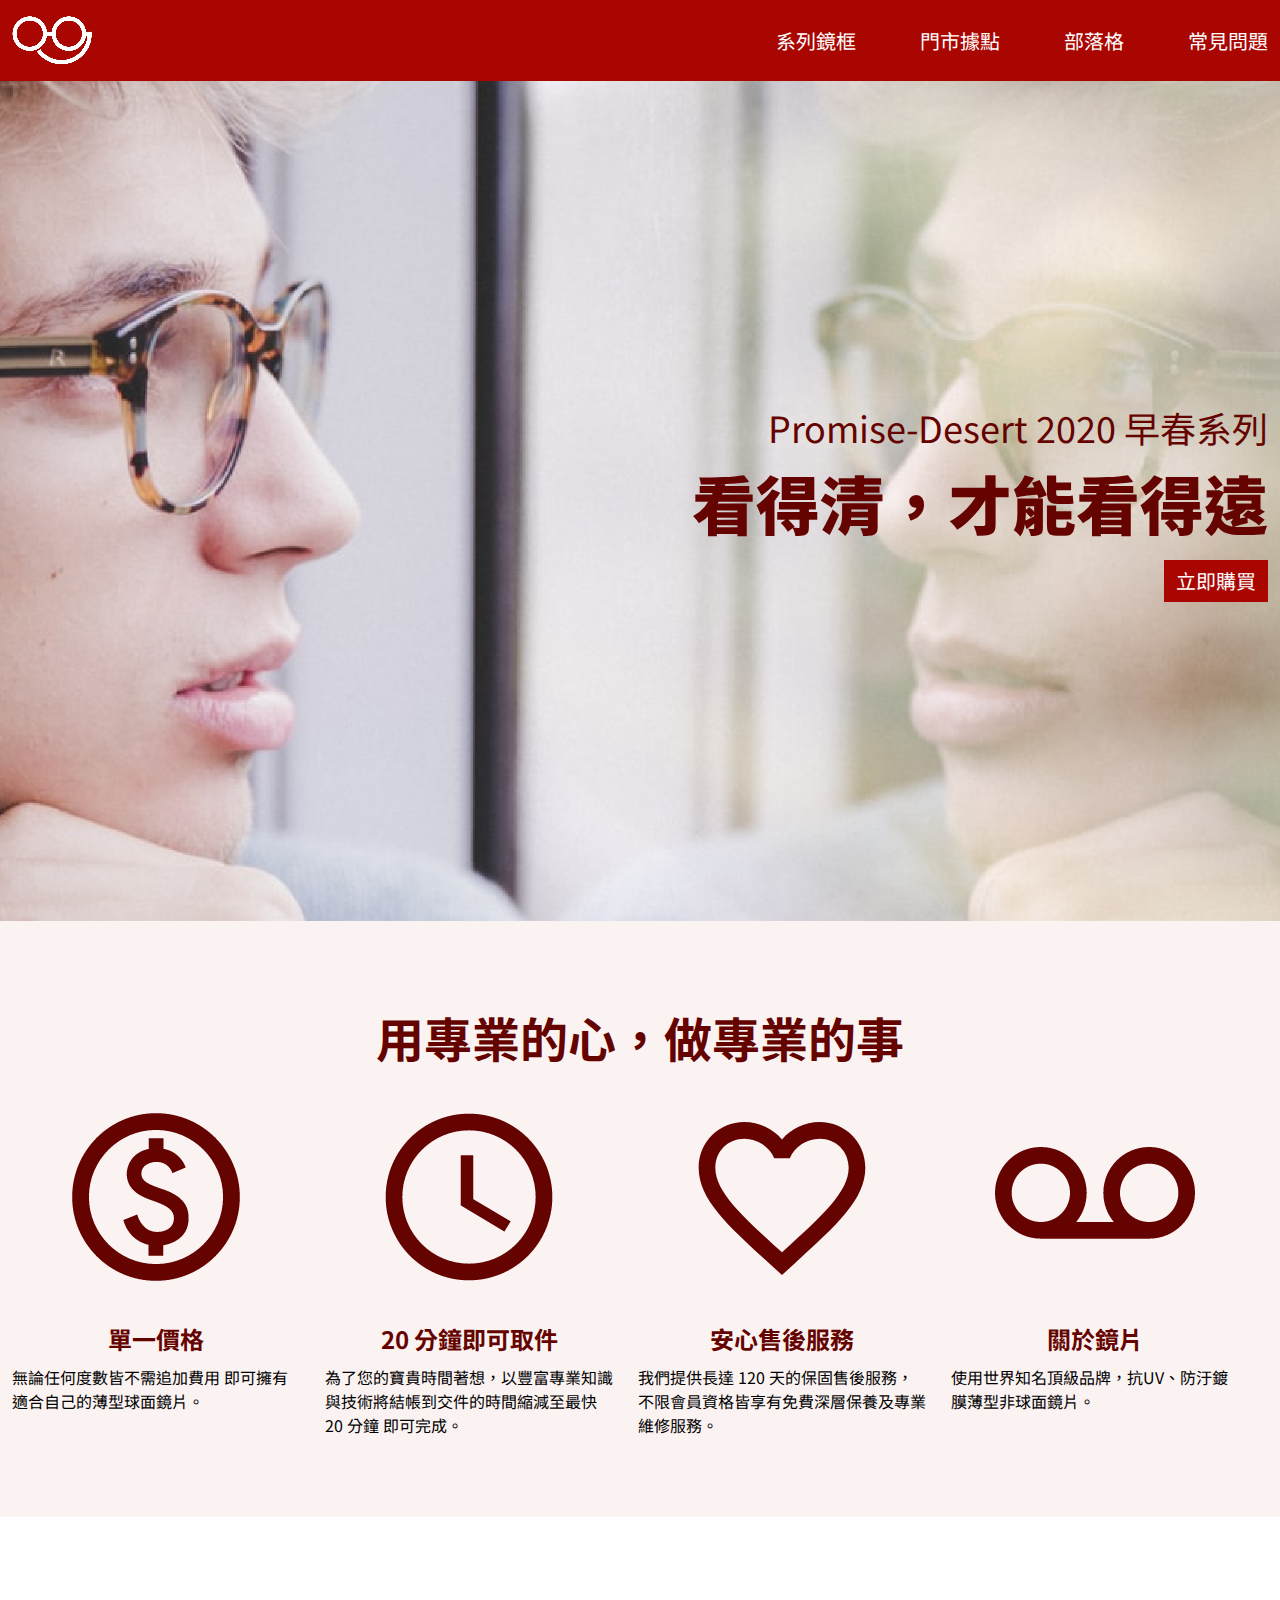
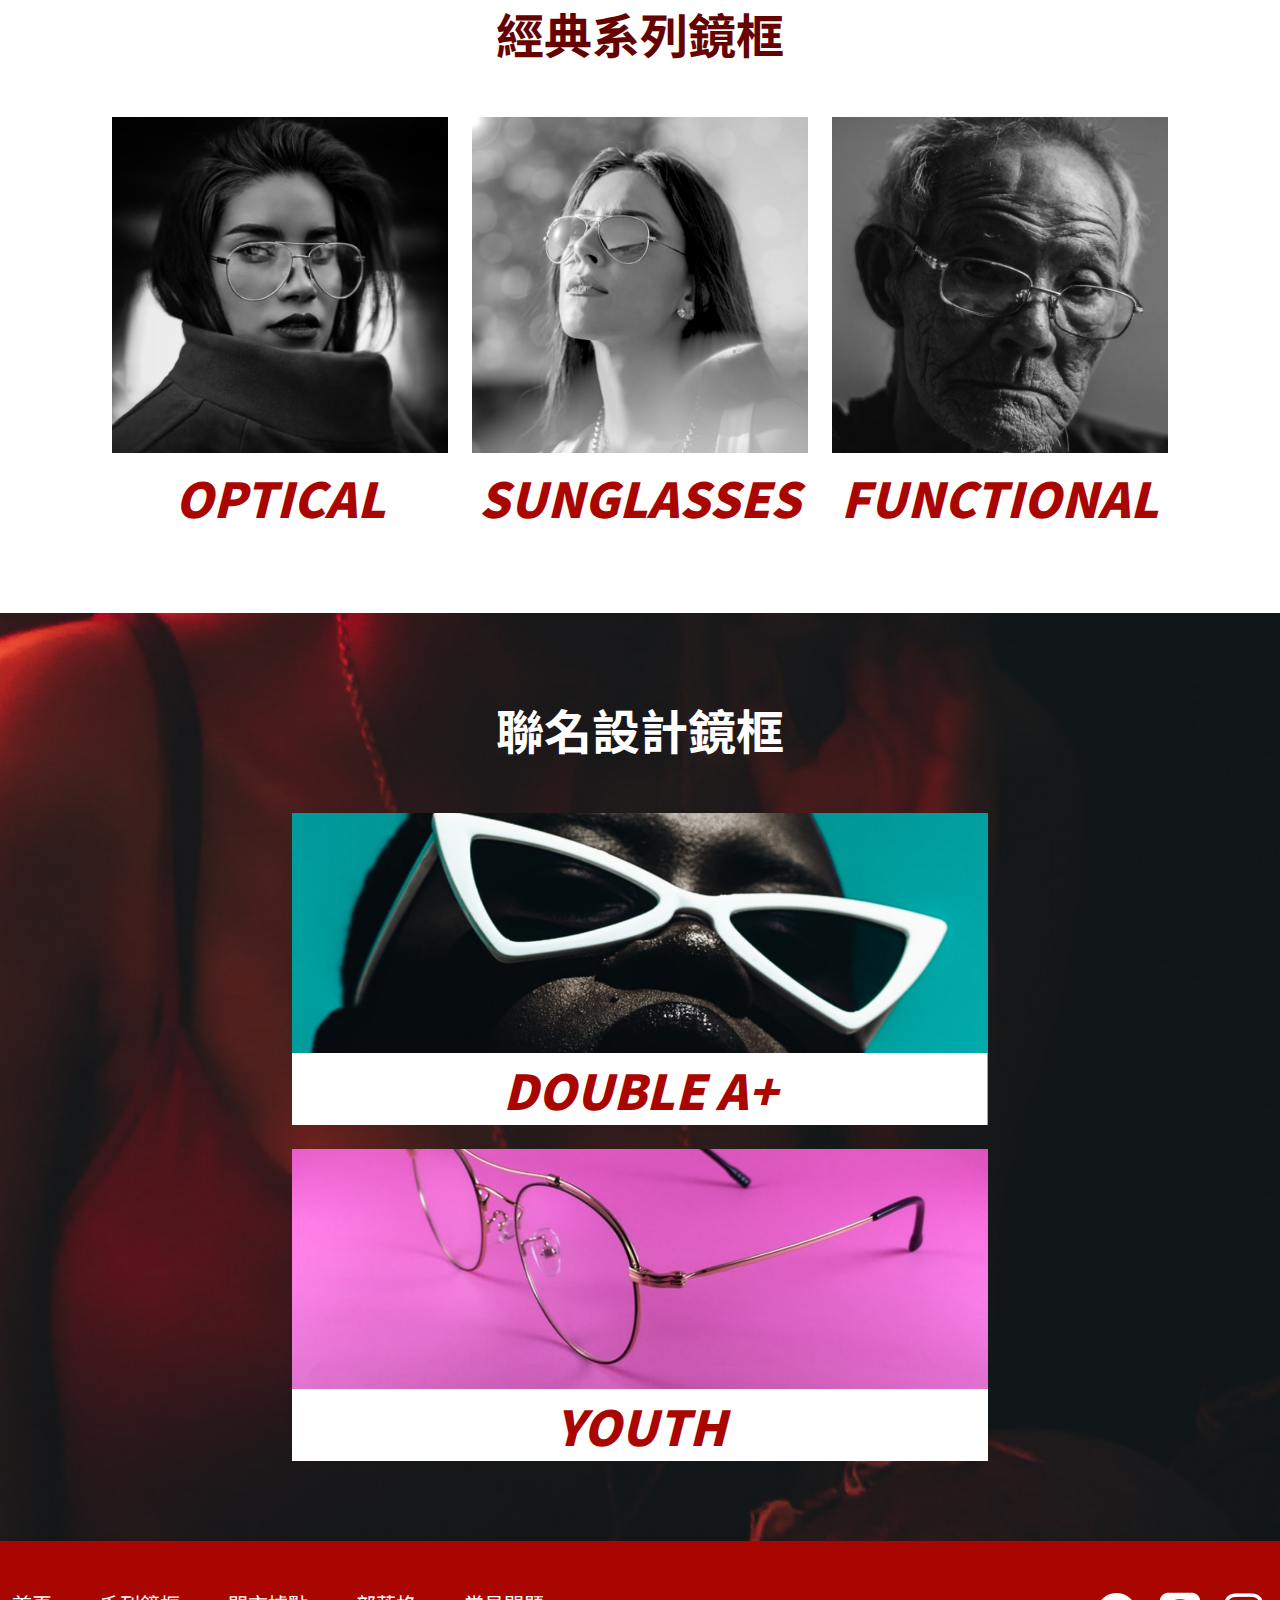
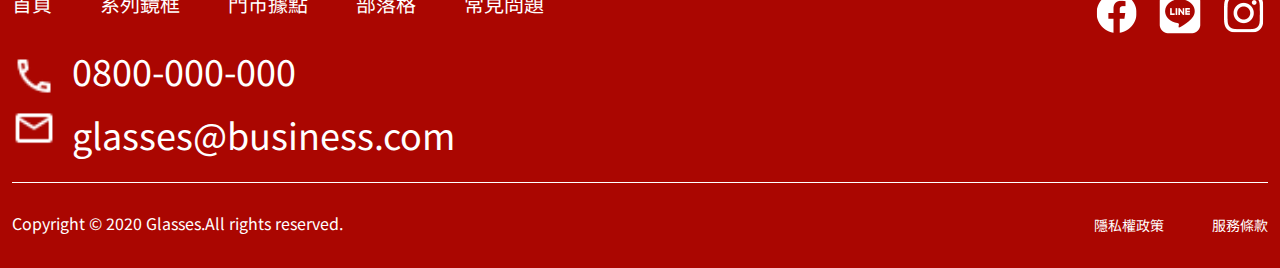
==== index.html @ c9aa0c16 "Update 2022-08-06T11:14:53.608Z" ====
<!DOCTYPE html>
<html lang="en">

<head>
  <meta charset="UTF-8">
  <meta name="viewport" content="width=device-width, initial-scale=1.0">
  <meta http-equiv="X-UA-Compatible" content="ie=edge">
  <title>首頁</title>
  <link rel="stylesheet" href="./assets/style/all.css">
  <link href="https://fonts.googleapis.com/css2?family=Noto+Sans+TC:wght@400;500;700&family=Roboto:ital,wght@0,400;0,500;0,700;0,900;1,900&display=swap" rel="stylesheet">
</head>

<body>
  <header class="header">
    <div class="container ">
    <div class="header-menu space-between align-center">
    <h1 class="logo"><a href="#">公司logo</a></h1>         
     <ul class="menu d-f">
      <li><a href="#">系列鏡框</a></li>
      <li><a href="#">門市據點</a></li>
      <li><a href="#">部落格</a></li>
      <li><a href="#">常見問題</a></li>
     </ul>
     <ul class="menu-hamburger">
      <li><img src="./assets/images/漢堡menu_white_24dp.svg" alt="漢堡選單"></li>
     </ul>
    </div>
    </div>
  </header>

  <header class="banner">
  <div class="container flex-column align-end justify-center">
   
    <h2>Promise-Desert 2020 早春系列</h2>
    <h4>看得清，才能看得遠</h4>
    <a class="banner-bottom" href="#">立即購買</a>
  </div>
  
</header>

<section class="special text-center">
  <div class="container ">
    <h3>用專業的心，做專業的事</h3>
    <ul class="special-card d-f flex-wrap">
      <li class="specaial-card-price">
        <img src="../assets/images/home-section2-1.png" alt="price"><h5>單一價格</h5><p>無論任何度數皆不需追加費用 即可擁有適合自己的薄型球面鏡片。</p>
      </li>
      <li class="specaial-card-collect">
        <img src="../assets/images/home-section2-2.png" alt="collect"><h5>20 分鐘即可取件</h5><p>為了您的寶貴時間著想，以豐富專業知識與技術將結帳到交件的時間縮減至最快 20 分鐘 即可完成。</p>
        
      </li>
      <li class="specaial-card-service">
        <img src="../assets/images/home-section2-3.png" alt="service"><h5>安心售後服務</h5><p>我們提供長達 120 天的保固售後服務，不限會員資格皆享有免費深層保養及專業維修服務。</p>
      </li>
      <li class="specaial-card-lens">
        <img src="../assets/images/home-sectioin2-4.png" alt="lens"><h5>關於鏡片</h5><p>使用世界知名頂級品牌，抗UV、防汙鍍膜薄型非球面鏡片。</p>
      </li>
    </ul>
  </div>
</section>

<section class="classic text-center">
  <div class="container">
    <h3>經典系列鏡框</h3>
    <ul class="classic-card d-f flex-wrap justify-center">
      <li>
        <img src="../assets/images/home-section3-1.png" alt="optical">
        <h5>OPTICAL</h5>
      </li>
      <li>
        <img src="../assets/images/home-section3-2.png" alt="SUNGLASSES">
        <h5>SUNGLASSES</h5>
      </li>
      <li>
        <img src="../assets/images/home-section3-3.png" alt="FUNCTIONAL">
        <h5>FUNCTIONAL</h5>
      </li>
    </ul>
  </div>
</section>

<section class="design text-center">
  <div class="container">
    <h3>聯名設計鏡框</h3>
    <ul class="design-content d-f flex-wrap justify-center">
      <li><img src="../assets/images/home-section4-1.png" alt="doubleA"><h5 class="design-content-double">DOUBLE A+</h5></li>
      <li><img src="../assets/images/home-section4-2.png" alt="YOUTH"><h5>YOUTH</h5></li>
    </ul>
  </div>
</section>

  <footer class="footer">
    <div class="container">
      <div class="footer-menu-all space-between" >     
      <div class="footer-menu">
        <ul class="footer-menu-list d-f">
         <li><a href ="#">首頁</a></li>
         <li><a href ="#">系列鏡框</a></li>
         <li><a href ="#">門市據點</a></li>
         <li><a href ="#">部落格</a></li>
         <li><a href ="#">常見問題</a></li>
       </ul>       
       <ul class="footer-contact">
        <li><img class="mr16" src="./assets/images/call-outline-白色.png" alt="call"><a href="tel:+886-0800-000-000">0800-000-000</a></li>
        <li><img class="mr16 mt8 mb32" src="./assets/images/email_white.png" alt="telephone"><a href="mailto:glasses@business.com">glasses@business.com</a></li>
       </ul>
      </div>
       <ul class="footer-icon d-f">
        <li><a href="#"><img src="./assets/images/ic-social-fb.png" alt="fb"></a></li>
        <li><a href="#"><img src="./assets/images/ic_social_line.png" alt="line"></a></li>
        <li><a href="#"><img src="./assets/images/ic_social_ig.png" alt="ig"></a></li>
       </ul>
      </div>
      
      <!--contact-->
      

    <div class="footer-detail space-between mt32">
       <ul class="copyright">
        <li>Copyright © 2020 Glasses.All rights reserved.</li>
       </ul>
       <ul class="footer-detail-list d-f">
        <li><a href="#">隱私權政策</a></li>
        <li><a href="#">服務條款</a></li>
       </ul>
      </div>
    </div>
  </footer>
  <script src="./assets/js/vendors.js"></script>
  <script src="./assets/js/all.js"></script>
</body>

</html>
---- assets/style/all.css ----
/* [http://meyerweb.com/eric/tools/css/reset/](http://meyerweb.com/eric/tools/css/reset/)
v2.0 | 20110126
License: none (public domain)
*/
html, body, div, span, applet, object, iframe,
h1, h2, h3, h4, h5, h6, p, blockquote, pre,
a, abbr, acronym, address, big, cite, code,
del, dfn, em, img, ins, kbd, q, s, samp,
small, strike, strong, sub, sup, tt, var,
b, u, i, center,
dl, dt, dd, ol, ul, li,
fieldset, form, label, legend,
table, caption, tbody, tfoot, thead, tr, th, td,
article, aside, canvas, details, embed,
figure, figcaption, footer, header, hgroup,
menu, nav, output, ruby, section, summary,
time, mark, audio, video {
  margin: 0;
  padding: 0;
  border: 0;
  font-size: 100%;
  font: inherit;
  vertical-align: baseline; }

/* HTML5 display-role reset for older browsers */
article, aside, details, figcaption, figure,
footer, header, hgroup, menu, nav, section {
  display: block; }

body {
  line-height: 1; }

ol, ul {
  list-style: none; }

blockquote, q {
  quotes: none; }

blockquote:before, blockquote:after,
q:before, q:after {
  content: '';
  content: none; }

table {
  border-collapse: collapse;
  border-spacing: 0; }

*,
*::before,
*::after {
  -webkit-box-sizing: border-box;
          box-sizing: border-box; }

img {
  max-width: 100%;
  height: auto;
  vertical-align: middle; }

body {
  font-family: "Noto Sans TC", sans-serif, "Roboto", sans-serif, -apple-system, BlinkMacSystemFont, "Segoe UI", "Noto Sans TC", "Microsoft JhengHei", Roboto, "Helvetica Neue", Arial, sans-serif; }

.container {
  max-width: 1320px;
  margin: 0 auto;
  padding: 0 12px; }
  @media (max-width: 720px) {
    .container {
      max-width: 720px; } }
  @media (max-width: 374px) {
    .container {
      max-width: 374px; } }

a {
  text-decoration: none; }

h3 {
  font-size: 48px;
  line-height: 1.5;
  color: #650300;
  font-weight: 700; }
  @media (max-width: 720px) {
    h3 {
      font-size: 24px; } }

.text-center {
  text-align: center; }

.d-f {
  display: -webkit-box;
  display: -ms-flexbox;
  display: flex; }

.flex-column {
  -webkit-box-orient: vertical;
  -webkit-box-direction: normal;
      -ms-flex-direction: column;
          flex-direction: column; }

.flex-wrap {
  -ms-flex-wrap: wrap;
      flex-wrap: wrap; }

.space-between {
  display: -webkit-box;
  display: -ms-flexbox;
  display: flex;
  -webkit-box-pack: justify;
      -ms-flex-pack: justify;
          justify-content: space-between; }

.justify-center {
  display: -webkit-box;
  display: -ms-flexbox;
  display: flex;
  -webkit-box-pack: center;
      -ms-flex-pack: center;
          justify-content: center; }

.justify-end {
  display: -webkit-box;
  display: -ms-flexbox;
  display: flex;
  -webkit-box-pack: end;
      -ms-flex-pack: end;
          justify-content: flex-end; }

.align-center {
  display: -webkit-box;
  display: -ms-flexbox;
  display: flex;
  -webkit-box-align: center;
      -ms-flex-align: center;
          align-items: center; }

.align-end {
  display: -webkit-box;
  display: -ms-flexbox;
  display: flex;
  -webkit-box-align: end;
      -ms-flex-align: end;
          align-items: flex-end; }

.pb32 {
  padding-bottom: 32px; }

.mt8 {
  margin-top: 8px; }

.mt32 {
  margin-top: 32px; }

.mt36 {
  margin-top: 36px; }

.mt48 {
  margin-top: 48px; }

.mr16 {
  margin-right: 16px; }

.mt16 {
  margin-top: 16px; }

.mb32 {
  margin-bottom: 32px; }

header {
  background-color: #AA0601; }
  header .header-menu {
    padding: 16px 0px; }
  header .menu {
    font-size: 20px;
    line-height: 1.5;
    -webkit-column-gap: 64px;
       -moz-column-gap: 64px;
            column-gap: 64px; }
    @media (max-width: 720px) {
      header .menu {
        display: none; } }
  header .menu a {
    color: white; }
    header .menu a:hover {
      color: #650300; }
  header .menu-hamburger {
    display: none;
    width: 30px;
    height: 20px; }
    @media (max-width: 720px) {
      header .menu-hamburger {
        display: block; } }

.logo a {
  background: url(../images/logo-new.png) no-repeat;
  display: block;
  text-indent: 101%;
  overflow: hidden;
  white-space: nowrap;
  width: 80px;
  height: 49px; }

footer {
  background-color: #AA0601;
  color: white; }
  footer .footer-menu-all {
    font-size: 20px;
    line-height: 1.5;
    color: white;
    padding-top: 48px;
    border-bottom: 1px solid white; }
  footer .footer-menu-list {
    -webkit-column-gap: 48px;
       -moz-column-gap: 48px;
            column-gap: 48px; }
    @media (max-width: 720px) {
      footer .footer-menu-list {
        display: none; } }
  footer a {
    color: white; }
    footer a:hover {
      color: #650300; }
  footer .footer-icon {
    -webkit-column-gap: 16px;
       -moz-column-gap: 16px;
            column-gap: 16px; }
  footer .footer-icon img {
    width: 48px;
    height: 48px; }
  footer .footer-contact {
    margin-top: 24px;
    font-size: 36px;
    line-height: 1.5; }
  footer .footer-contact img {
    width: 44px;
    height: 44px; }
  footer .footer-detail-list {
    font-size: 14px;
    line-height: 1.5;
    -webkit-column-gap: 48px;
       -moz-column-gap: 48px;
            column-gap: 48px;
    padding-bottom: 32px; }
    @media (max-width: 720px) {
      footer .footer-detail-list {
        padding-bottom: 40px; } }

.banner {
  background: url(../images/home-header.png);
  background-repeat: no-repeat;
  background-position: center center;
  background-size: cover;
  height: 840px;
  color: #650300; }
  .banner .container {
    height: 100%; }
  @media (max-width: 720px) {
    .banner {
      padding: 0px 24px;
      background: url(../images/home-header-sm.png);
      background-repeat: no-repeat;
      background-position: center center;
      background-size: cover; } }
  @media (max-width: 374px) {
    .banner {
      padding: 0 14px; } }
  .banner h2 {
    font-size: 36px;
    line-height: 1.5; }
    @media (max-width: 720px) {
      .banner h2 {
        font-size: 16px; } }
  .banner h4 {
    font-size: 64px;
    line-height: 1.5;
    font-weight: 900; }
    @media (max-width: 720px) {
      .banner h4 {
        font-size: 24px; } }
  .banner .banner-bottom {
    margin-top: 10px;
    background: #AA0601;
    color: white;
    padding: 6px 12px;
    font-size: 20px;
    line-height: 1.5; }
    @media (max-width: 374px) {
      .banner .banner-bottom {
        margin-top: 8px; } }

.special {
  padding-top: 80px;
  padding-bottom: 80px;
  background-color: #FBF2F2; }
  @media (max-width: 720px) {
    .special {
      padding-top: 40px;
      padding-bottom: 40px; } }
  .special h5 {
    font-size: 24px;
    line-height: 1.5;
    color: #650300;
    font-weight: 700;
    margin-top: 24px; }
  .special p {
    font-size: 16px;
    line-height: 1.5;
    text-align: left;
    margin-top: 8px; }
  .special .special-card {
    margin-top: 24px;
    -webkit-column-gap: 24px;
       -moz-column-gap: 24px;
            column-gap: 24px; }
    @media (max-width: 925px) {
      .special .special-card {
        row-gap: 36px; } }
    @media (max-width: 720px) {
      .special .special-card {
        margin-top: 32px; } }
  .special .special-card li {
    width: 23%; }
    @media (max-width: 925px) {
      .special .special-card li {
        width: 48%; } }
    @media (max-width: 625px) {
      .special .special-card li {
        width: 100%; } }

.classic {
  padding-top: 80px;
  padding-bottom: 80px; }
  @media (max-width: 720px) {
    .classic {
      padding-top: 40px;
      padding-bottom: 40px; } }
  .classic .classic-card {
    margin-top: 48px;
    -webkit-column-gap: 24px;
       -moz-column-gap: 24px;
            column-gap: 24px; }
    @media (max-width: 1080px) {
      .classic .classic-card {
        row-gap: 24px; } }
    @media (max-width: 1080px) {
      .classic .classic-card li {
        width: 100%; } }
    .classic .classic-card img {
      width: 416px;
      height: 416px; }
      @media (max-width: 1320px) {
        .classic .classic-card img {
          width: 336px;
          height: 336px; } }
      @media (max-width: 720px) {
        .classic .classic-card img {
          width: 348px;
          height: 348px; } }
    .classic .classic-card h5 {
      margin-top: 8px;
      color: #AA0601;
      font-size: 48px;
      line-height: 1.5;
      font-style: italic;
      font-weight: 900; }

.design {
  background: url(../images/index-bg-md.png);
  background-repeat: no-repeat;
  background-position: center center;
  background-size: cover;
  padding-top: 80px;
  padding-bottom: 80px; }
  @media (max-width: 720px) {
    .design {
      padding-top: 40px;
      padding-bottom: 40px; } }
  .design .design-content {
    margin-top: 48px; }
    @media (max-width: 1300px) {
      .design .design-content {
        row-gap: 24px; } }
  .design img {
    width: 648px;
    height: 240px; }
    @media (max-width: 1300px) {
      .design img {
        width: 696px; } }
  @media (max-width: 1300px) and (max-width: 720px) {
    .design img {
      width: 348px; } }
  .design h3 {
    color: white; }
  .design h5 {
    color: #AA0601;
    font-size: 48px;
    line-height: 1.5;
    font-style: italic;
    font-weight: 900;
    background-color: white; }
  .design .design-content-double {
    border-right: 1px solid #9fa59f; }

/*# sourceMappingURL=all.css.map */
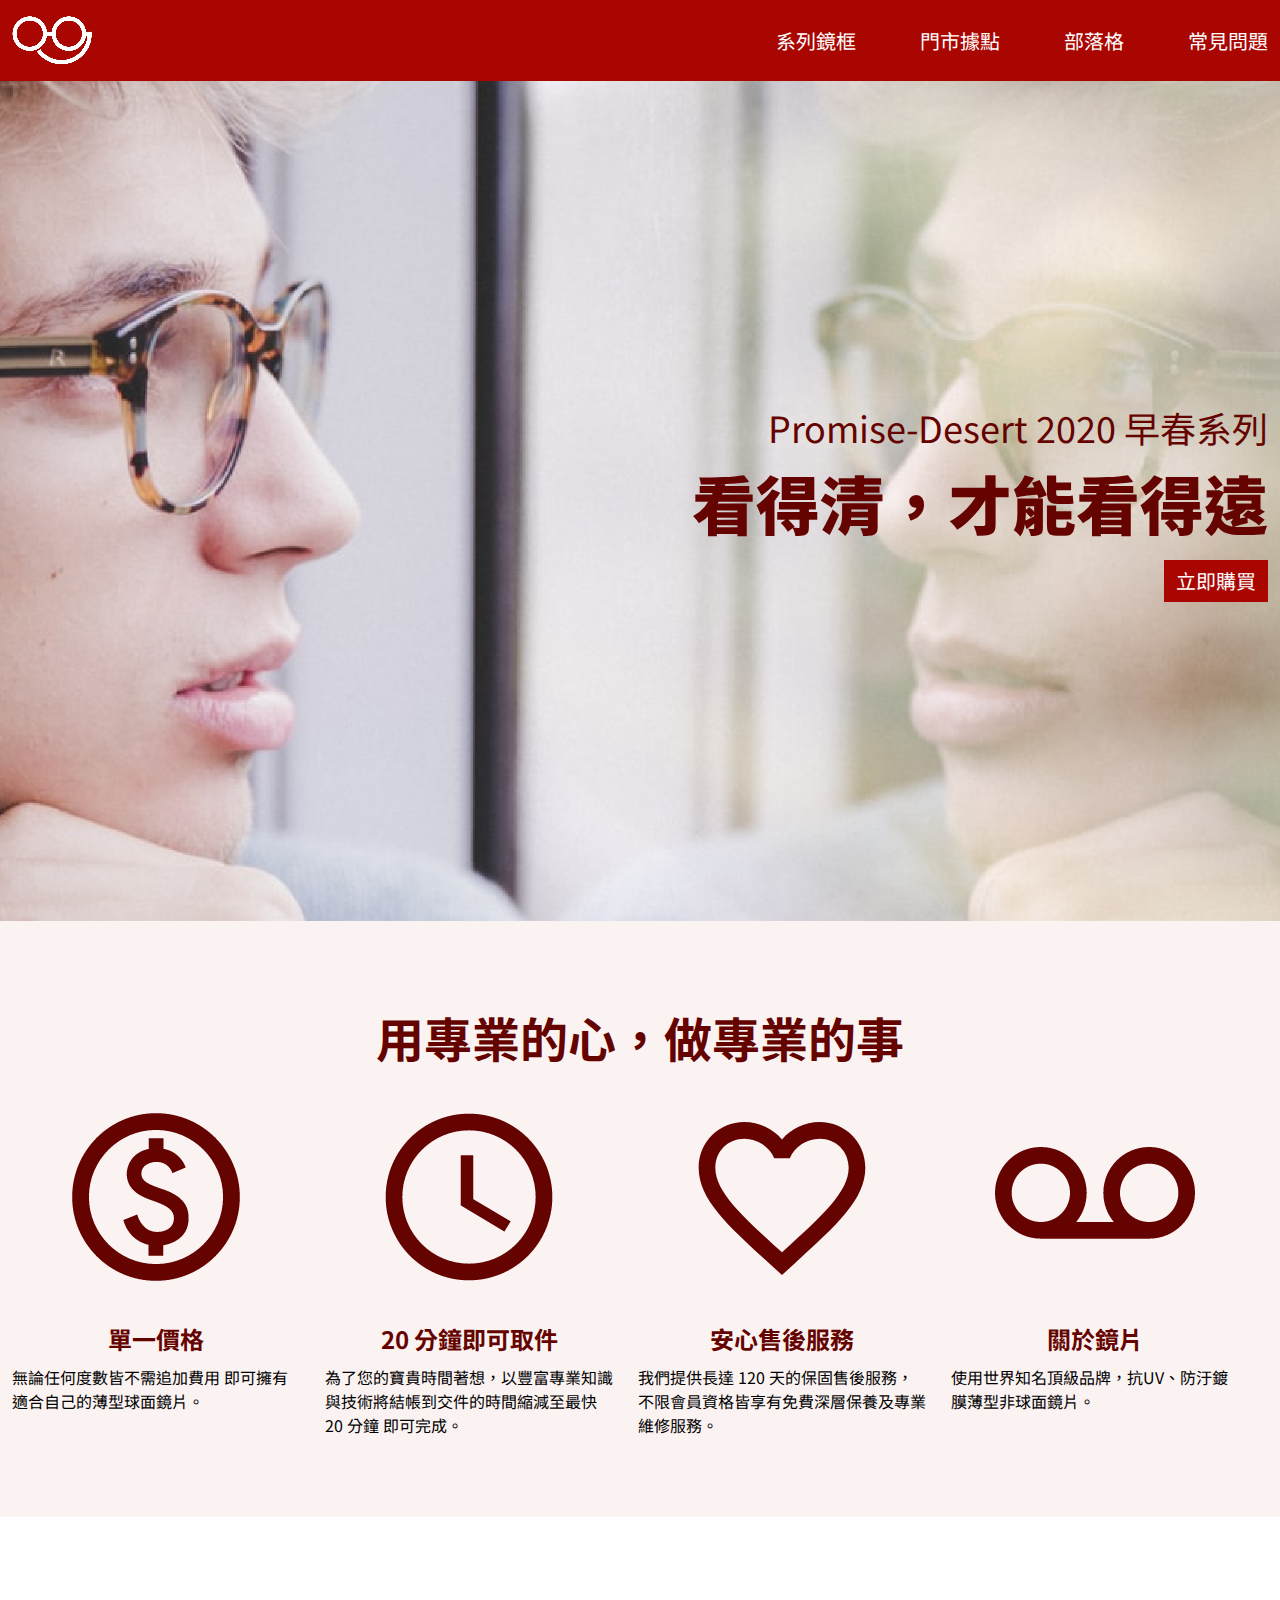
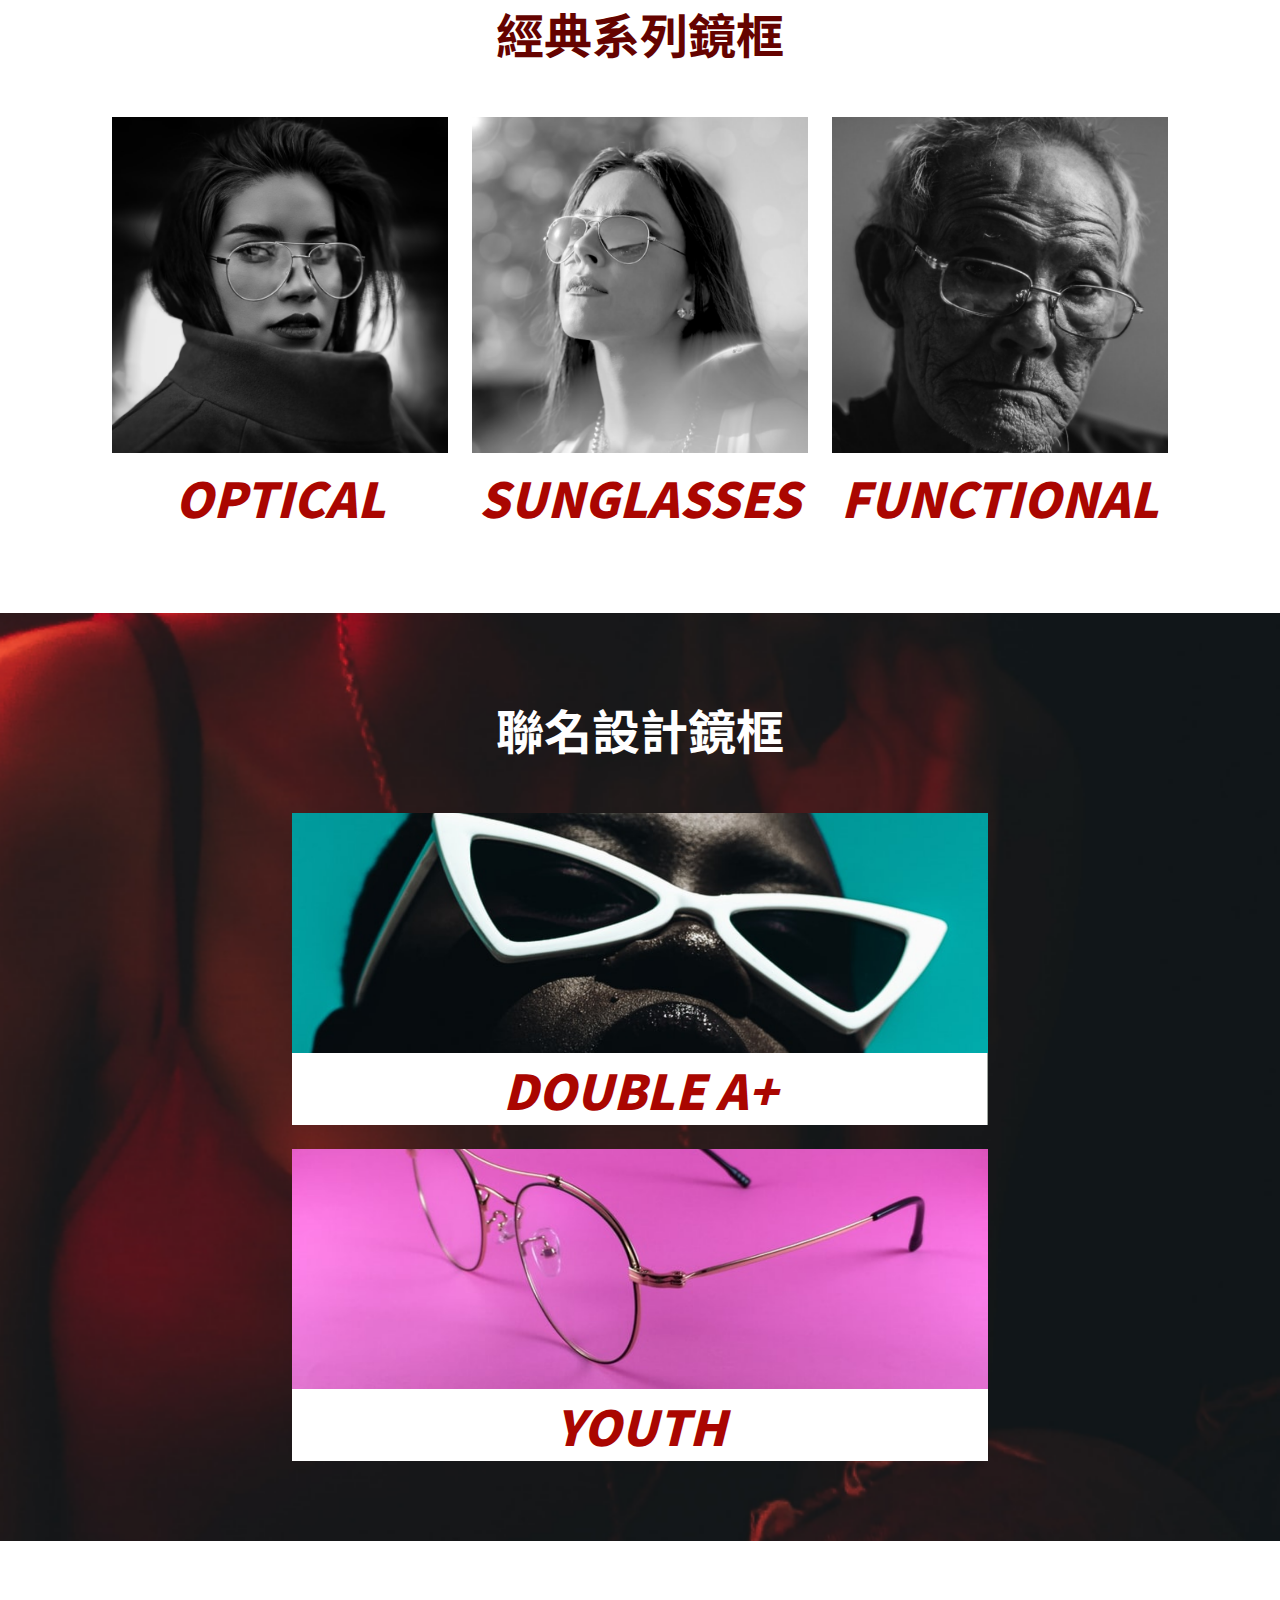
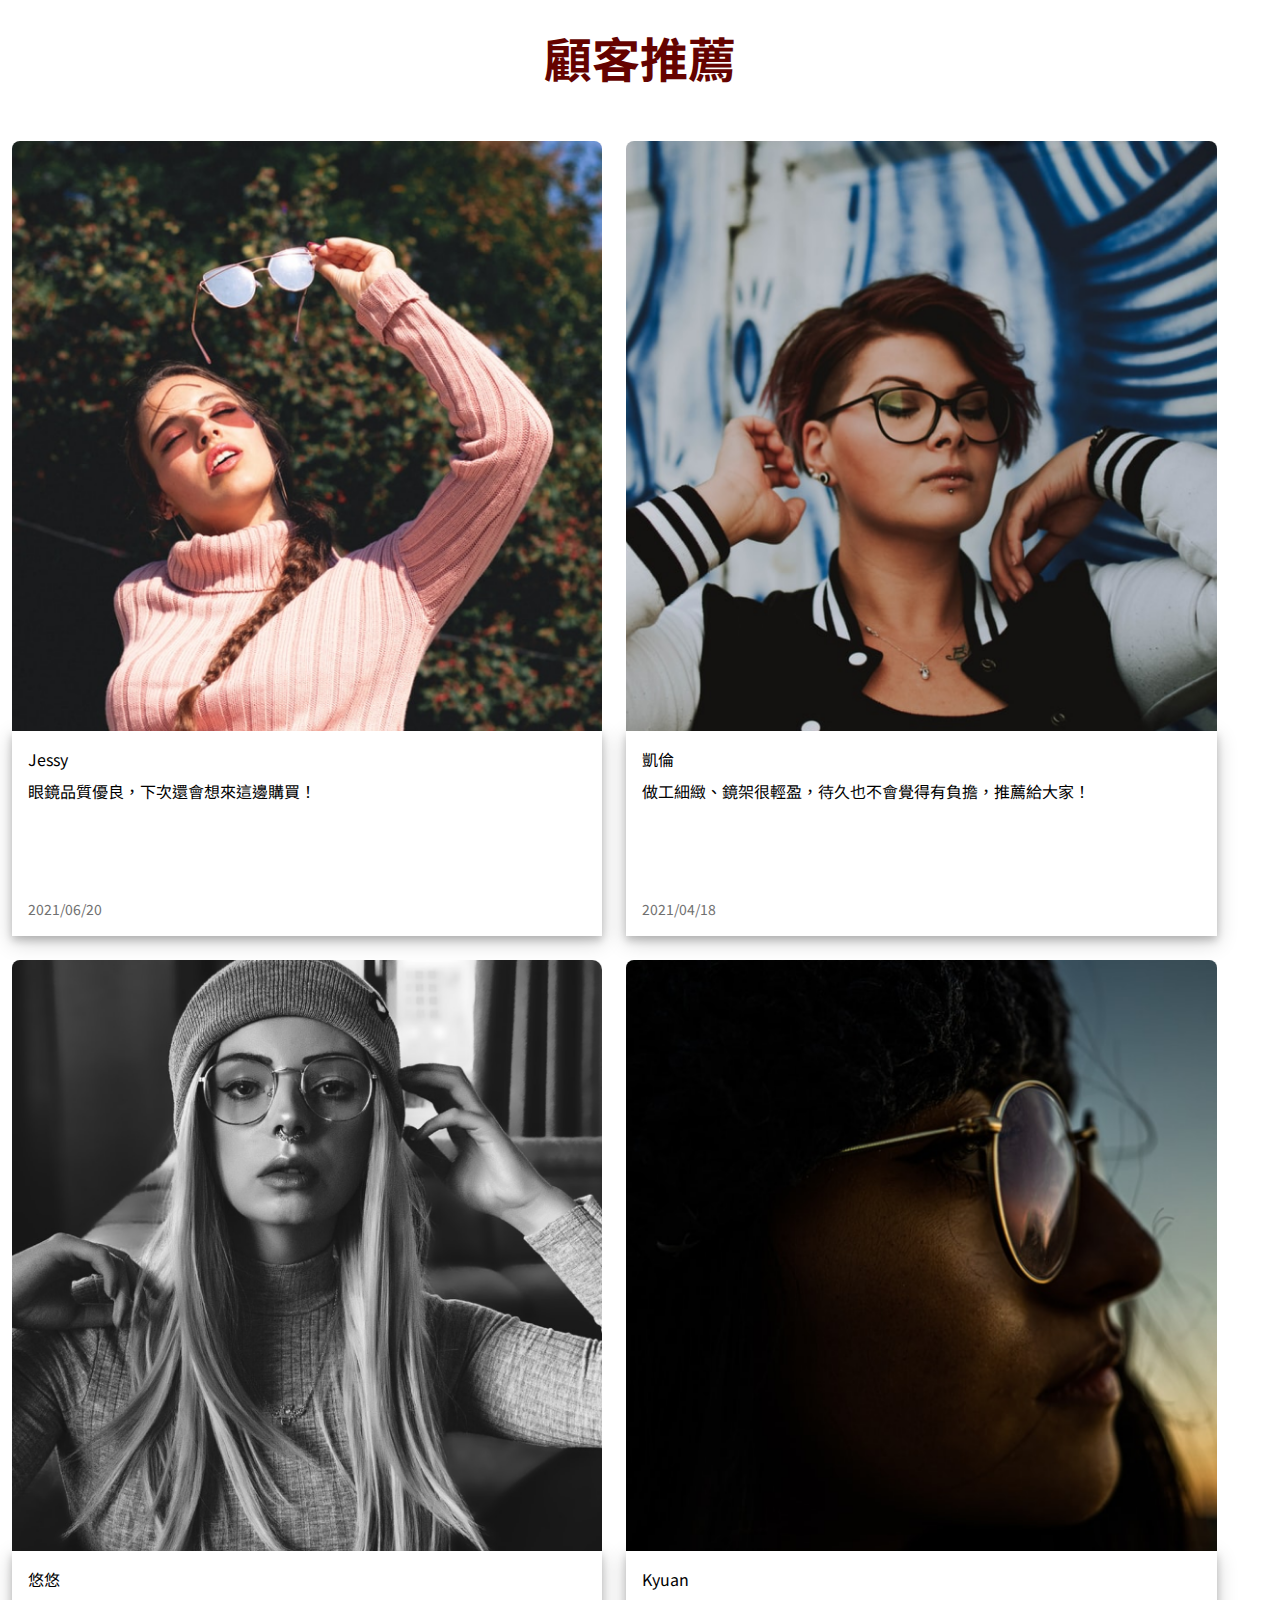
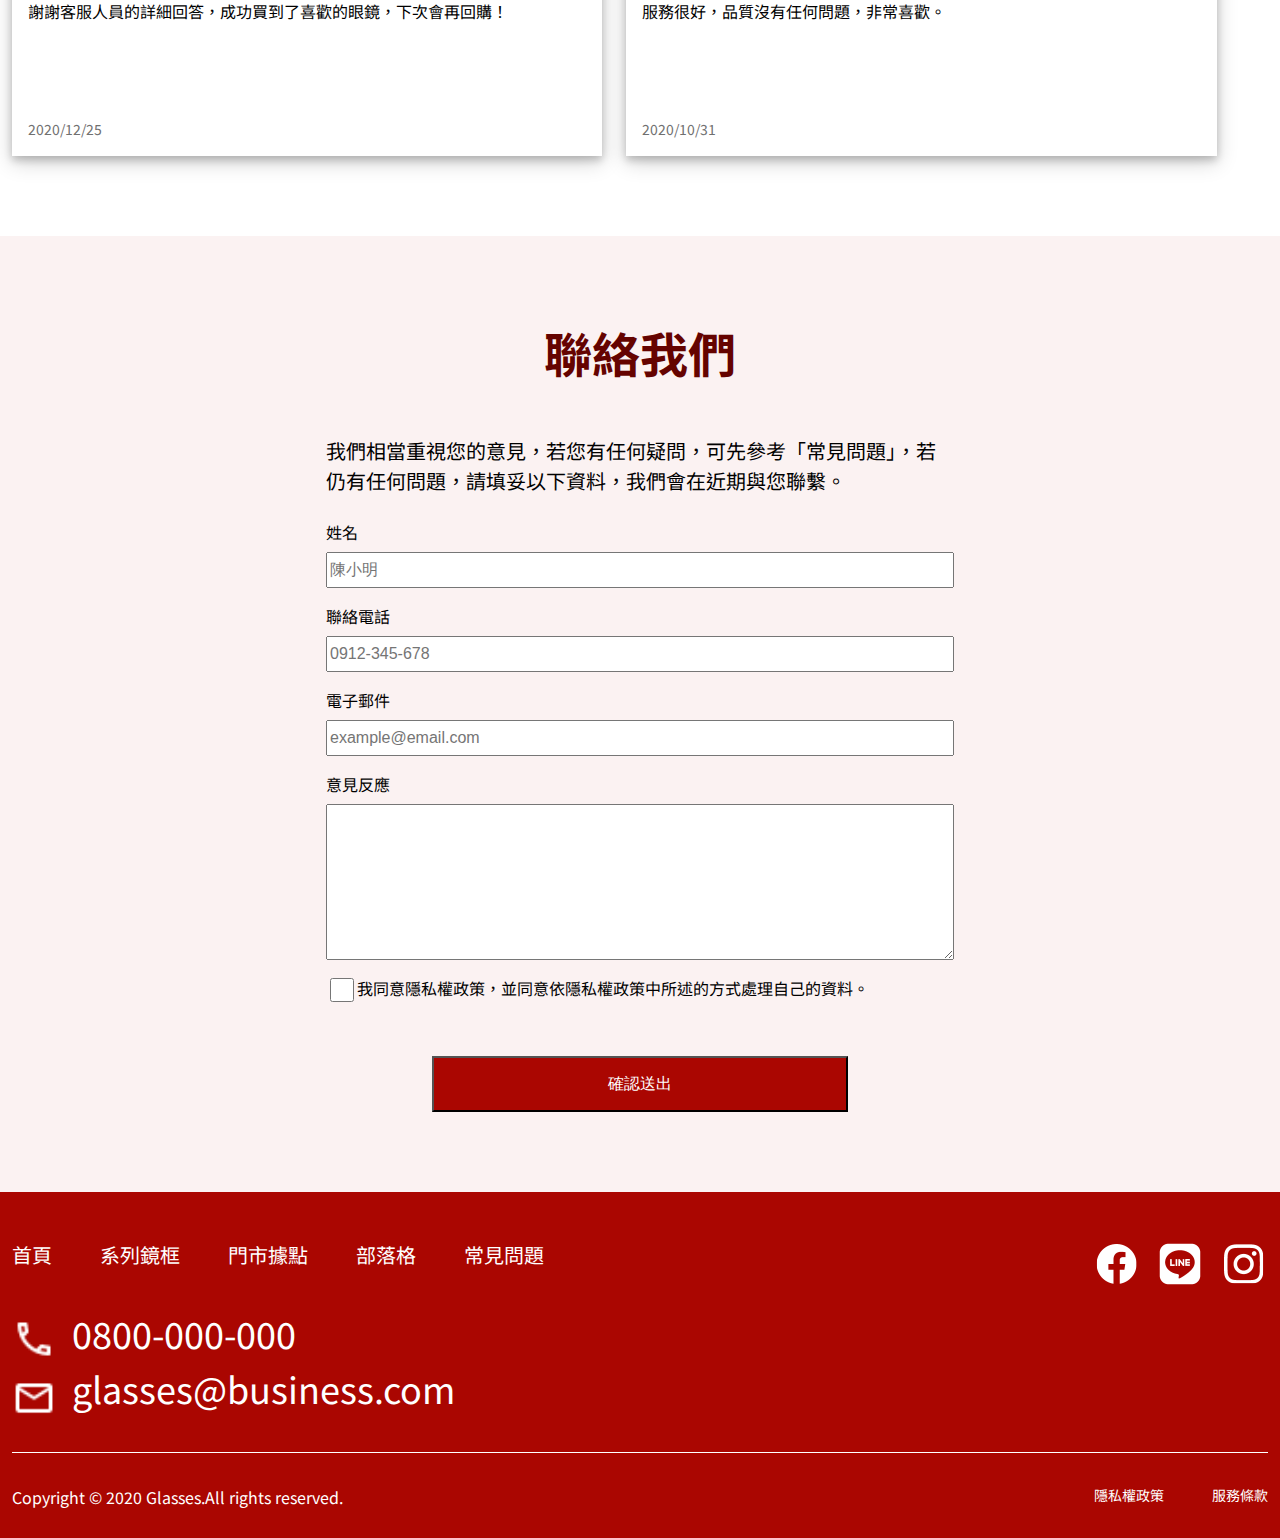
==== commit 4648704b: "Update 2022-08-07T01:40:04.024Z" ====
--- a/index.html
+++ b/index.html
@@ -89,6 +89,81 @@
   </div>
 </section>
 
+<section class="recommend text-center">
+  <div class="container">
+    <h3>顧客推薦</h3>
+    <ul class="recommend-content d-f flex-wrap">
+      <li><img src="../assets/images/home-section5-1.png" alt="good">
+        <div class="recommend-word flex-column space-between">
+          <div class="recommend-word-up">
+           <h6>Jessy</h6><p>眼鏡品質優良，下次還會想來這邊購買！</p>
+          </div>
+          <span>2021/06/20</span>
+        </div>
+      </li>
+      <li><img src="../assets/images/home-section5-2.png" alt="good">
+        <div class="recommend-word flex-column space-between">
+          <div class="recommend-word-up">
+            <h6>凱倫</h6><p>做工細緻、鏡架很輕盈，待久也不會覺得有負擔，推薦給大家！</p>
+          </div>
+          <span>2021/04/18</span>
+        </div>
+      </li>
+      <li>
+        <img src="../assets/images/home-section5-3.png" alt="good">
+        <div class="recommend-word flex-column space-between">
+          <div class="recommend-word-up">
+            <h6>悠悠</h6><p>謝謝客服人員的詳細回答，成功買到了喜歡的眼鏡，下次會再回購！</p>
+          </div>
+         <span>2020/12/25</span>
+        </div>
+      </li>
+      <li><img src="../assets/images/home-section5-4.png" alt="good">
+        <div class="recommend-word flex-column space-between">
+          <div class="recommend-word-up">
+            <h6>Kyuan</h6><p>服務很好，品質沒有任何問題，非常喜歡。</p>
+          </div>
+          <span>2020/10/31</span>
+        </div>
+      </li>
+    </ul>
+  </div>
+</section>
+
+<section class="contact-us text-center">
+  <div class="container">
+    
+    <h3>聯絡我們</h3>
+  <div class="justify-center">
+   <div class="contact-us-form">      
+    <p>我們相當重視您的意見，若您有任何疑問，可先參考「常見問題」，若仍有任何問題，請填妥以下資料，我們會在近期與您聯繫。</p>
+    
+    <form class="contact-form-content" action="#">
+      <fieldset class=" d-f flex-column">
+       <label for="contact-name">姓名</label>
+       <input type="text" name="姓名" id="contact-name" placeholder="陳小明">
+       <label for="contact-tel">聯絡電話</label>
+       <input type="tel" name="電話" id="contact-tel" placeholder="0912-345-678">
+       <label for="contact-email">電子郵件</label>
+       <input type="email" name="電子郵件" id="contact-email" placeholder="example@email.com">
+       <label for="message">意見反應</label>
+       <textarea name="" id="message" cols="30" rows="10"></textarea>
+       <div class="checkbox align-center">
+         <input type="checkbox" name="勾選" id="agree">
+         <label for="agree">我同意隱私權政策，並同意依隱私權政策中所述的方式處理自己的資料。</label>
+      </div>
+      <div class="text-center">
+       <input type="submit" class="agree-bottom" value="確認送出">
+      </div>
+    </fieldset>
+    </form>
+   </div>
+  </div>
+  
+  </div>
+
+</section>
+
   <footer class="footer">
     <div class="container">
       <div class="footer-menu-all space-between" >     
@@ -101,8 +176,8 @@
          <li><a href ="#">常見問題</a></li>
        </ul>       
        <ul class="footer-contact">
-        <li><img class="mr16" src="./assets/images/call-outline-白色.png" alt="call"><a href="tel:+886-0800-000-000">0800-000-000</a></li>
-        <li><img class="mr16 mt8 mb32" src="./assets/images/email_white.png" alt="telephone"><a href="mailto:glasses@business.com">glasses@business.com</a></li>
+        <li><img class="" src="./assets/images/call-outline-白色.png" alt="call"><a href="tel:+886-0800-000-000">0800-000-000</a></li>
+        <li><img class=" mt8" src="./assets/images/email_white.png" alt="telephone"><a href="mailto:glasses@business.com">glasses@business.com</a></li>
        </ul>
       </div>
        <ul class="footer-icon d-f">
@@ -115,7 +190,7 @@
       <!--contact-->
       
 
-    <div class="footer-detail space-between mt32">
+    <div class="footer-detail space-between">
        <ul class="copyright">
         <li>Copyright © 2020 Glasses.All rights reserved.</li>
        </ul>
--- a/assets/style/all.css
+++ b/assets/style/all.css
@@ -140,6 +140,9 @@
       -ms-flex-align: end;
           align-items: flex-end; }
 
+.pt72 {
+  padding-top: 72px; }
+
 .pb32 {
   padding-bottom: 32px; }
 
@@ -154,6 +157,9 @@
 
 .mt48 {
   margin-top: 48px; }
+
+.mt72 {
+  margin-top: 72px; }
 
 .mr16 {
   margin-right: 16px; }
@@ -207,41 +213,94 @@
     color: white;
     padding-top: 48px;
     border-bottom: 1px solid white; }
-  footer .footer-menu-list {
-    -webkit-column-gap: 48px;
-       -moz-column-gap: 48px;
-            column-gap: 48px; }
-    @media (max-width: 720px) {
-      footer .footer-menu-list {
-        display: none; } }
-  footer a {
-    color: white; }
-    footer a:hover {
-      color: #650300; }
-  footer .footer-icon {
-    -webkit-column-gap: 16px;
-       -moz-column-gap: 16px;
-            column-gap: 16px; }
-  footer .footer-icon img {
-    width: 48px;
-    height: 48px; }
-  footer .footer-contact {
-    margin-top: 24px;
-    font-size: 36px;
-    line-height: 1.5; }
-  footer .footer-contact img {
-    width: 44px;
-    height: 44px; }
-  footer .footer-detail-list {
-    font-size: 14px;
-    line-height: 1.5;
-    -webkit-column-gap: 48px;
-       -moz-column-gap: 48px;
-            column-gap: 48px;
-    padding-bottom: 32px; }
-    @media (max-width: 720px) {
-      footer .footer-detail-list {
-        padding-bottom: 40px; } }
+    @media (max-width: 767px) {
+      footer .footer-menu-all {
+        padding-top: 24px; } }
+
+.footer-menu-list {
+  -webkit-column-gap: 48px;
+     -moz-column-gap: 48px;
+          column-gap: 48px;
+  margin-bottom: 36px; }
+  @media (max-width: 767px) {
+    .footer-menu-list {
+      display: none; } }
+
+a {
+  color: white; }
+  a:hover {
+    color: #650300; }
+
+.footer-icon {
+  -webkit-column-gap: 16px;
+     -moz-column-gap: 16px;
+          column-gap: 16px; }
+  @media (max-width: 720px) {
+    .footer-icon {
+      -webkit-column-gap: 8px;
+         -moz-column-gap: 8px;
+              column-gap: 8px; } }
+
+.footer-icon img {
+  width: 48px;
+  height: 48px; }
+  @media (max-width: 720px) {
+    .footer-icon img {
+      width: 24px;
+      height: 24px; } }
+
+.footer-contact {
+  margin-bottom: 32px;
+  font-size: 36px;
+  line-height: 1.5; }
+  @media (max-width: 720px) {
+    .footer-contact {
+      font-size: 16px;
+      margin-bottom: 24px;
+      margin-top: 0; } }
+
+.footer-contact img {
+  margin-right: 16px;
+  width: 44px;
+  height: 44px; }
+  @media (max-width: 720px) {
+    .footer-contact img {
+      margin-right: 8px;
+      width: 24px;
+      height: 24px; } }
+
+.footer-detail {
+  margin-top: 32px;
+  font-size: 16px;
+  line-height: 1.5; }
+  @media (max-width: 720px) {
+    .footer-detail {
+      margin-top: 24px;
+      -webkit-box-orient: vertical;
+      -webkit-box-direction: normal;
+          -ms-flex-direction: column;
+              flex-direction: column; } }
+
+.footer-detail-list {
+  font-size: 14px;
+  line-height: 1.5;
+  -webkit-column-gap: 48px;
+     -moz-column-gap: 48px;
+          column-gap: 48px;
+  padding-bottom: 32px; }
+  @media (max-width: 720px) {
+    .footer-detail-list {
+      padding-bottom: 24px;
+      font-size: 16px;
+      -webkit-box-orient: vertical;
+      -webkit-box-direction: normal;
+          -ms-flex-direction: column;
+              flex-direction: column;
+      -webkit-column-gap: 0px;
+         -moz-column-gap: 0px;
+              column-gap: 0px; }
+      .footer-detail-list li {
+        margin-top: 8px; } }
 
 .banner {
   background: url(../images/home-header.png);
@@ -399,4 +458,93 @@
   .design .design-content-double {
     border-right: 1px solid #9fa59f; }
 
+.recommend {
+  padding-top: 80px;
+  padding-bottom: 80px; }
+  @media (max-width: 720px) {
+    .recommend {
+      padding-top: 40px;
+      padding-bottom: 40px; } }
+  .recommend .recommend-content {
+    -webkit-column-gap: 24px;
+       -moz-column-gap: 24px;
+            column-gap: 24px;
+    margin-top: 48px; }
+    @media (max-width: 1320px) {
+      .recommend .recommend-content {
+        row-gap: 24px; } }
+    @media (max-width: 720px) {
+      .recommend .recommend-content {
+        row-gap: 16px; } }
+    .recommend .recommend-content li {
+      width: 306px; }
+      @media (max-width: 1320px) {
+        .recommend .recommend-content li {
+          width: 47%; } }
+      @media (max-width: 720px) {
+        .recommend .recommend-content li {
+          width: 100%; } }
+  .recommend .recommend-word {
+    padding: 16px;
+    font-size: 16px;
+    line-height: 1.5;
+    text-align: left;
+    height: 205px;
+    -webkit-box-shadow: 0 4px 8px 0 rgba(0, 0, 0, 0.2), 0 6px 20px 0 rgba(0, 0, 0, 0.19);
+            box-shadow: 0 4px 8px 0 rgba(0, 0, 0, 0.2), 0 6px 20px 0 rgba(0, 0, 0, 0.19); }
+    .recommend .recommend-word p {
+      margin-top: 8px; }
+  .recommend span {
+    font-size: 14px;
+    line-height: 1.5;
+    color: #707070; }
+
+.contact-us {
+  padding-top: 80px;
+  padding-bottom: 80px;
+  background-color: #FBF2F2; }
+  @media (max-width: 720px) {
+    .contact-us {
+      padding-top: 40px;
+      padding-bottom: 40px; } }
+  .contact-us .contact-us-form {
+    width: 50%;
+    text-align: left; }
+    @media (max-width: 992px) {
+      .contact-us .contact-us-form {
+        width: 75%; } }
+    @media (max-width: 720px) {
+      .contact-us .contact-us-form {
+        width: 100%; } }
+    .contact-us .contact-us-form p {
+      font-size: 20px;
+      line-height: 1.5;
+      padding-top: 48px; }
+  .contact-us .contact-form-content {
+    font-size: 16px;
+    line-height: 1.5;
+    margin-top: 8px; }
+    .contact-us .contact-form-content label {
+      margin-top: 16px;
+      margin-bottom: 8px; }
+    .contact-us .contact-form-content input {
+      font-size: 16px;
+      line-height: 1.5;
+      height: 36px; }
+    .contact-us .contact-form-content .checkbox input {
+      margin-top: 16px;
+      width: 24px;
+      height: 24px; }
+    .contact-us .contact-form-content .agree-bottom {
+      margin-top: 48px;
+      font-size: 16px;
+      line-height: 1.5;
+      background-color: #AA0601;
+      color: white;
+      width: 416px;
+      height: 56px; }
+      @media (max-width: 720px) {
+        .contact-us .contact-form-content .agree-bottom {
+          width: 348px; } }
+
 /*# sourceMappingURL=all.css.map */
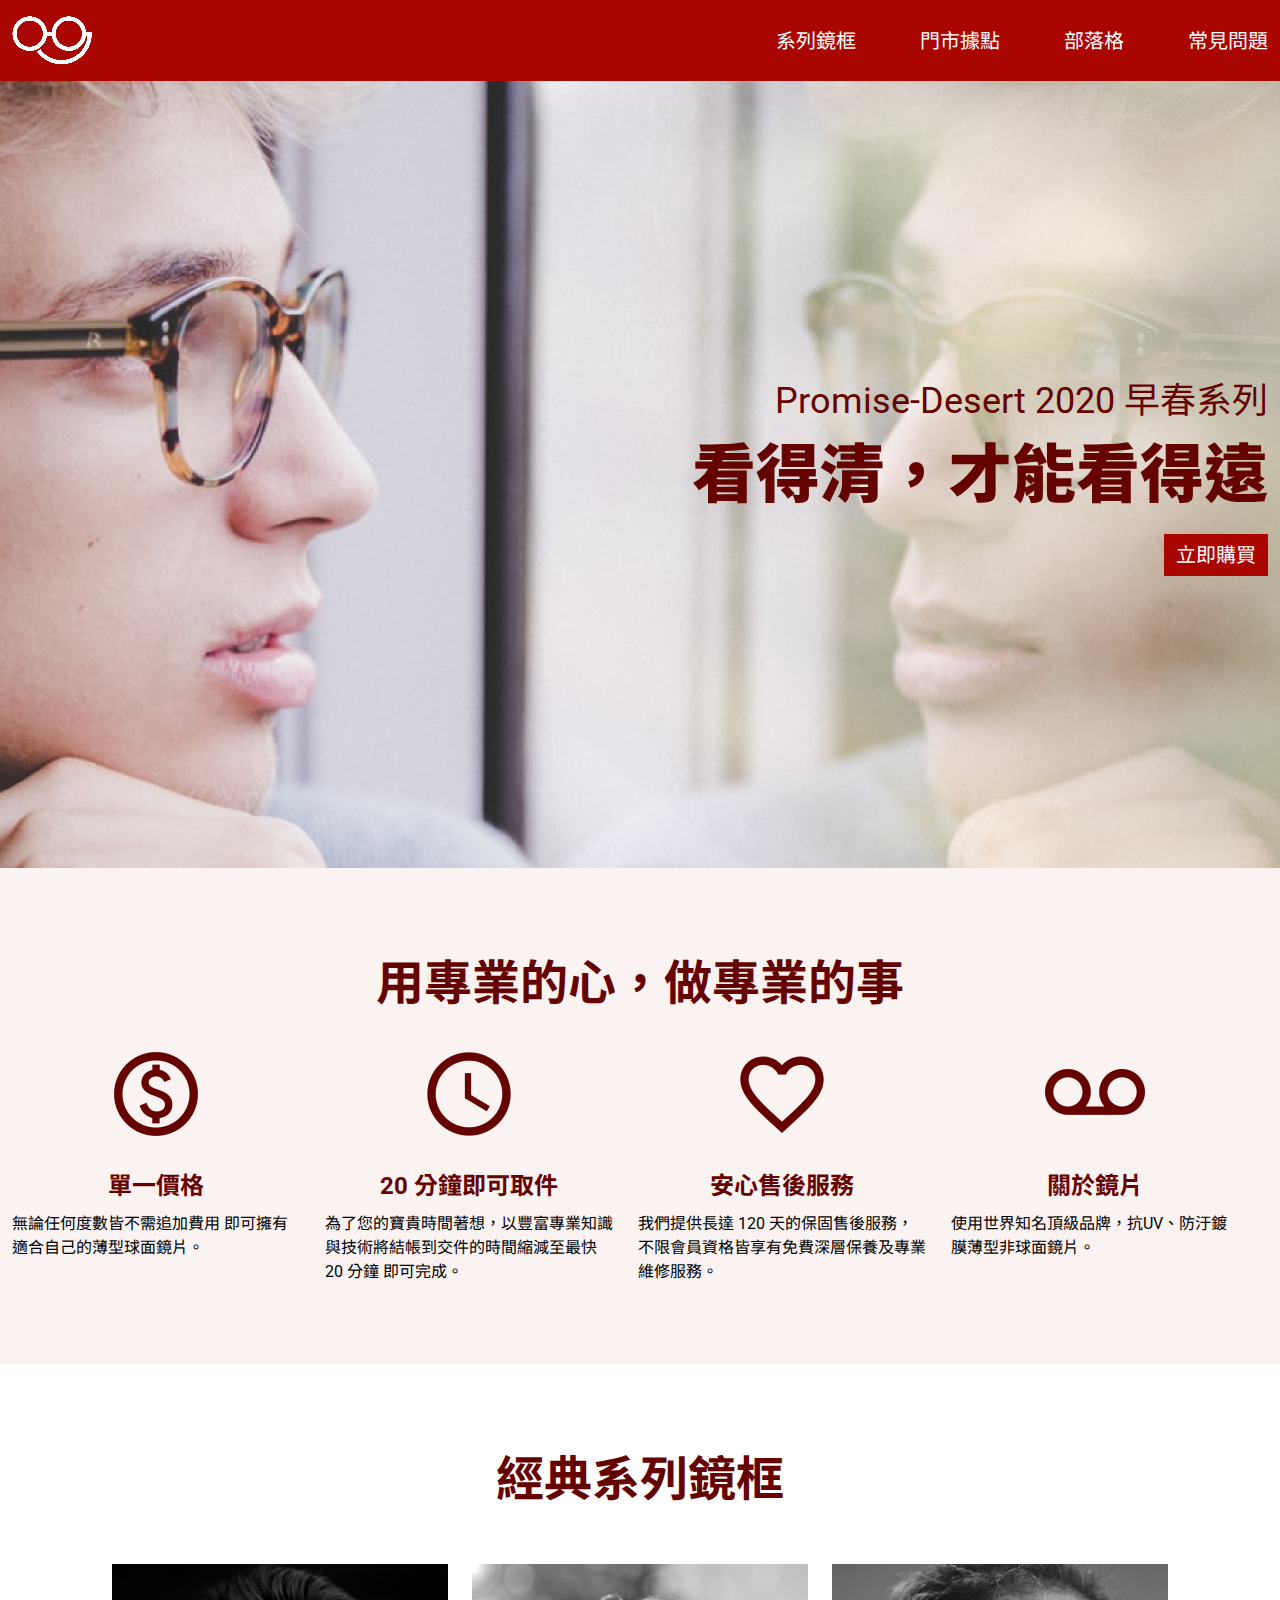
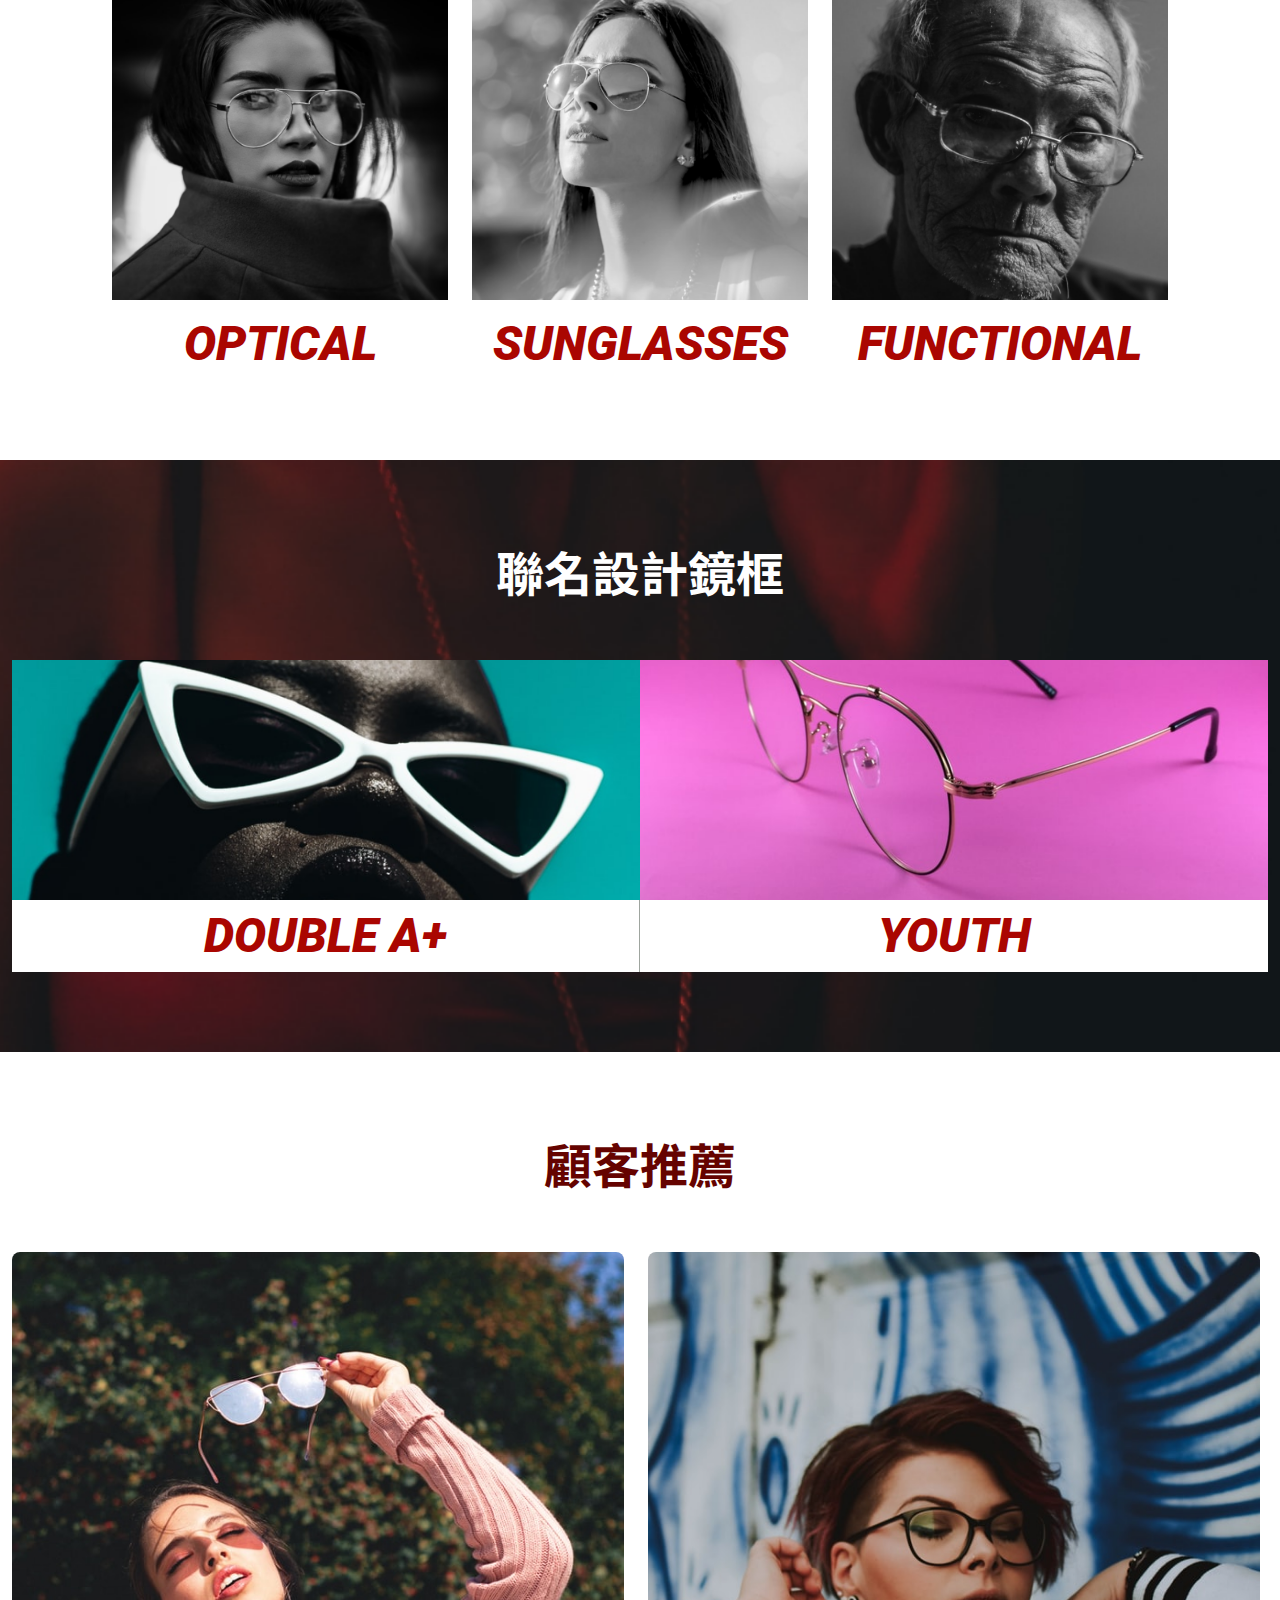
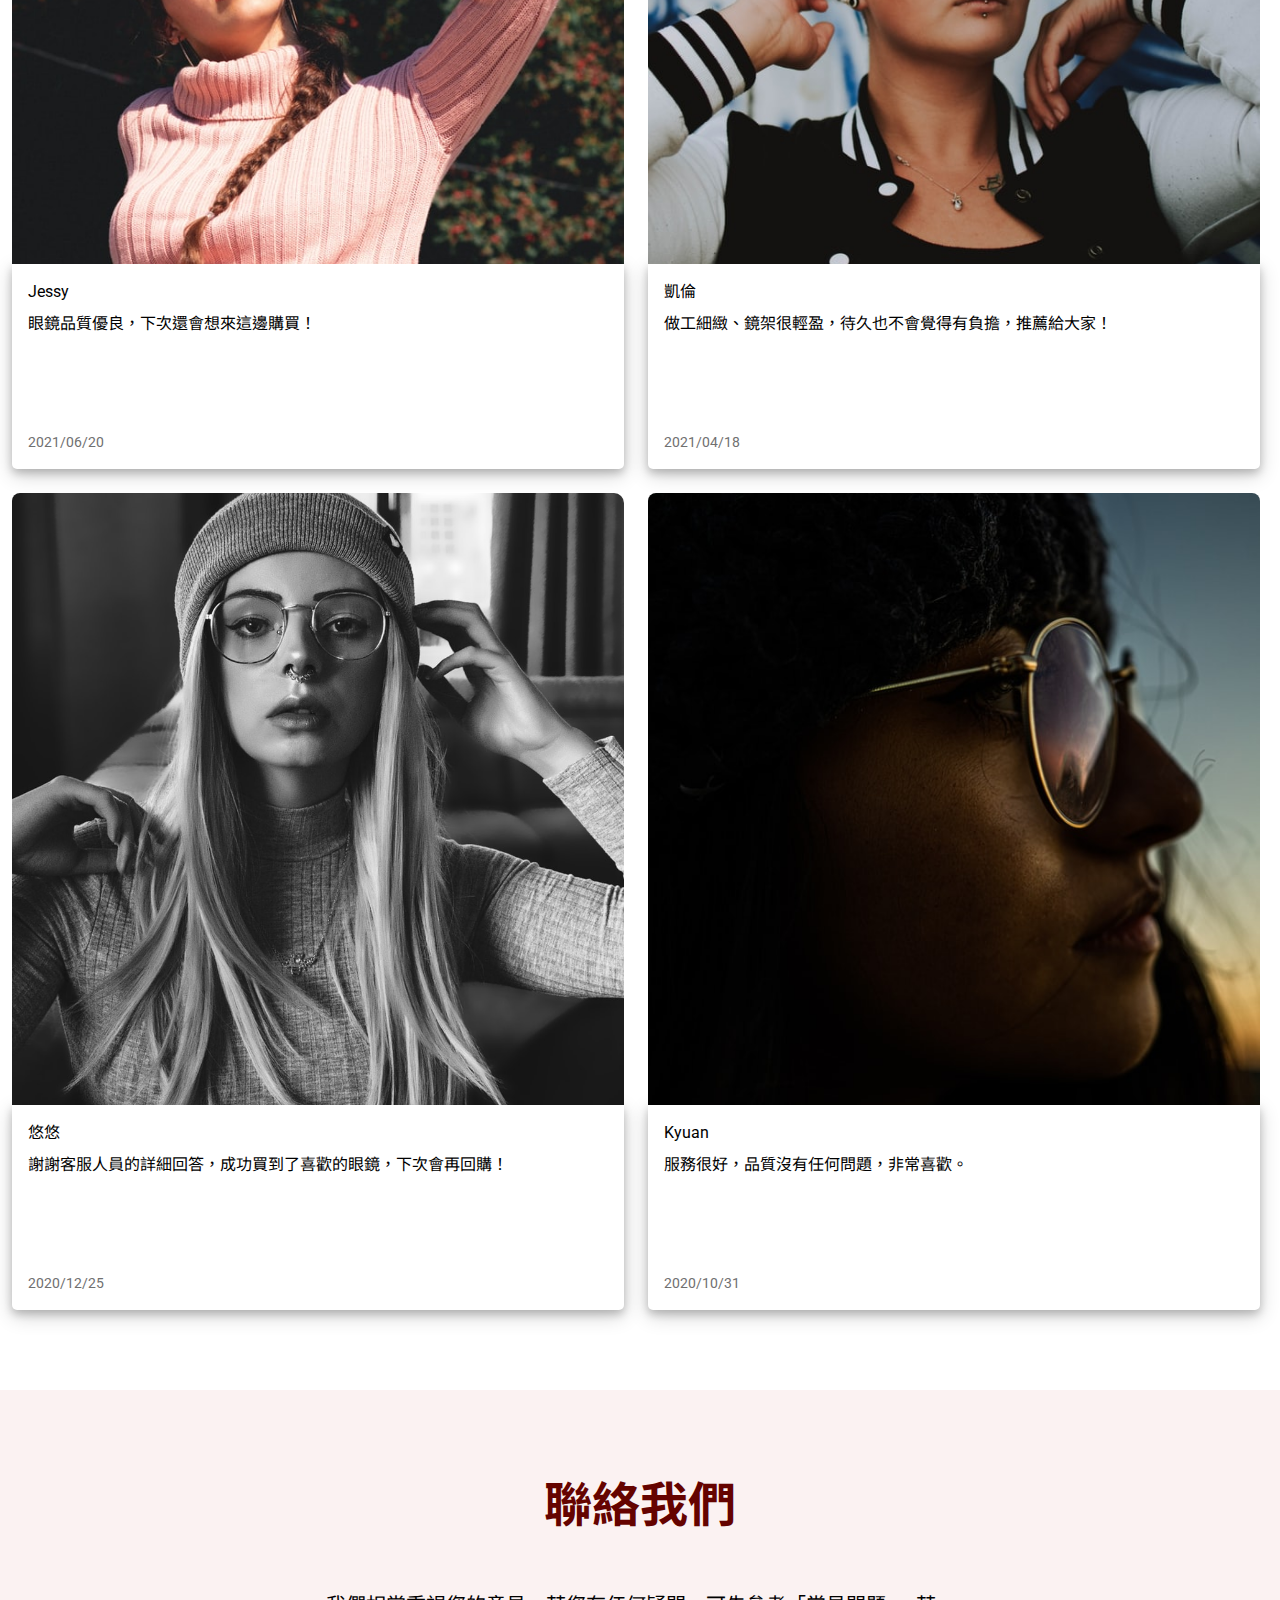
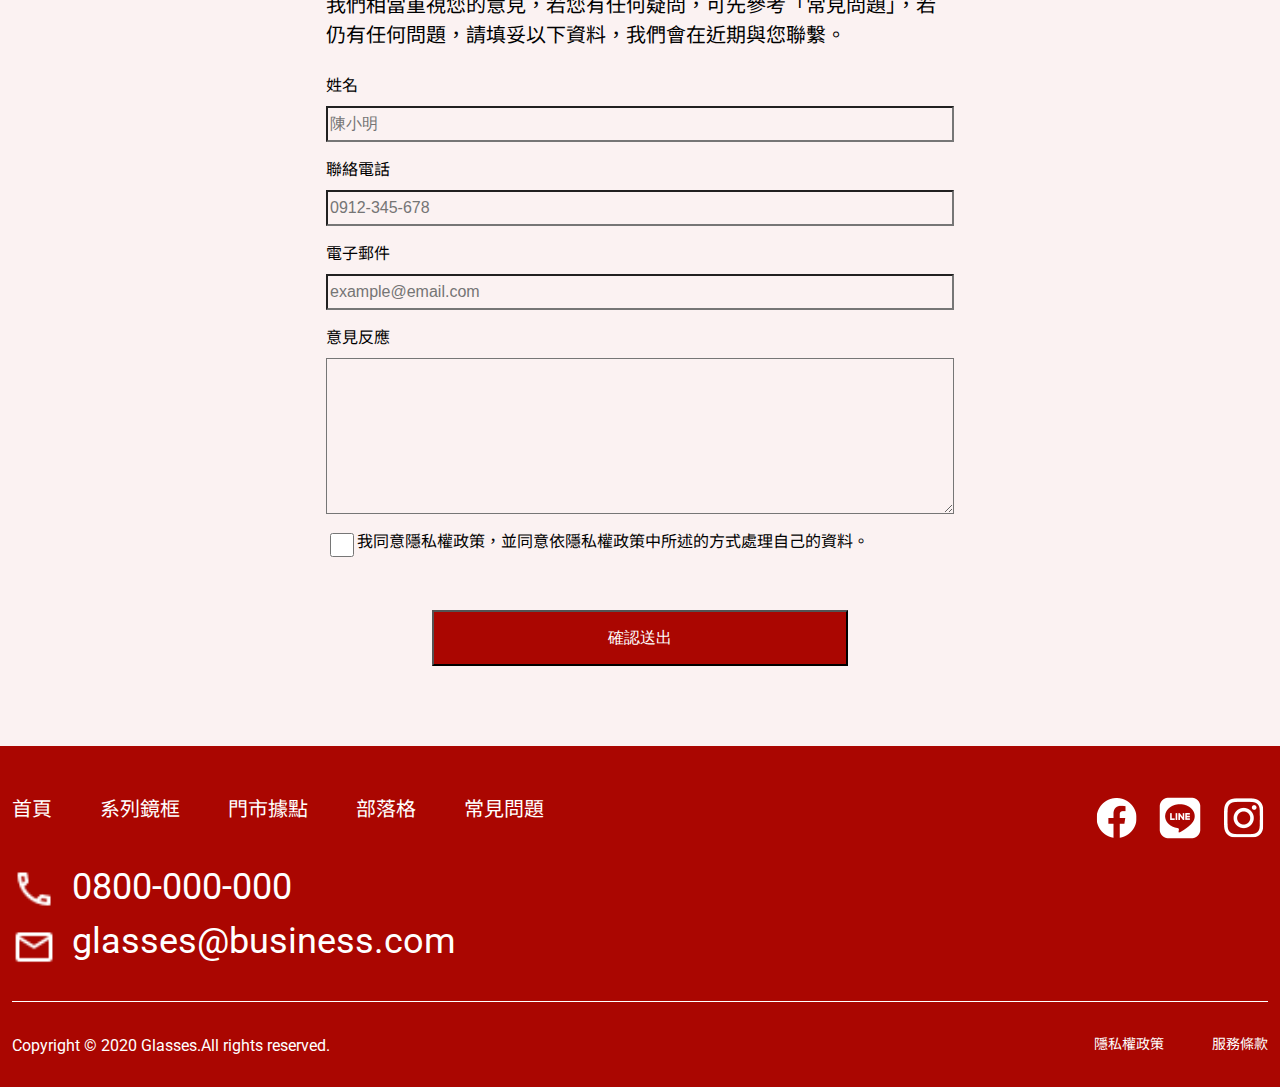
==== commit 13133fee: "Update 2022-08-12T08:50:18.816Z" ====
--- a/index.html
+++ b/index.html
@@ -8,25 +8,37 @@
   <title>首頁</title>
   <link rel="stylesheet" href="./assets/style/all.css">
   <link href="https://fonts.googleapis.com/css2?family=Noto+Sans+TC:wght@400;500;700&family=Roboto:ital,wght@0,400;0,500;0,700;0,900;1,900&display=swap" rel="stylesheet">
+ 
 </head>
 
 <body>
   <header class="header">
     <div class="container ">
     <div class="header-menu space-between align-center">
-    <h1 class="logo"><a href="#">公司logo</a></h1>         
+    <h1 class="logo"><a href="index.html">公司logo</a></h1>         
      <ul class="menu d-f">
-      <li><a href="#">系列鏡框</a></li>
+      <li><a href="product.html">系列鏡框</a></li>
       <li><a href="#">門市據點</a></li>
       <li><a href="#">部落格</a></li>
       <li><a href="#">常見問題</a></li>
      </ul>
      <ul class="menu-hamburger">
-      <li><img src="./assets/images/漢堡menu_white_24dp.svg" alt="漢堡選單"></li>
+      <li><a href="#"><img src="./assets/images/漢堡menu_white_24dp.svg" alt="漢堡選單"></a></li>
      </ul>
     </div>
     </div>
   </header>
+
+  <div class="mobile-hamburger text-center">
+    <ul>
+      <li><a href="index.html">首頁</a></li>
+      <li><a href="product.html">系列鏡框</a></li>
+      <li><a href="#">門市據點</a></li>
+      <li><a href="#">部落格</a></li>
+      <li><a href="#">常見問題</a></li>
+      <li class="mobile-hamburger-leave"><a href="#">離開選單</a></li>
+    </ul>
+  </div>
 
   <header class="banner">
   <div class="container flex-column align-end justify-center">
@@ -43,17 +55,17 @@
     <h3>用專業的心，做專業的事</h3>
     <ul class="special-card d-f flex-wrap">
       <li class="specaial-card-price">
-        <img src="../assets/images/home-section2-1.png" alt="price"><h5>單一價格</h5><p>無論任何度數皆不需追加費用 即可擁有適合自己的薄型球面鏡片。</p>
+        <img src="assets/images/home-section2-1.png" alt="price"><h5>單一價格</h5><p>無論任何度數皆不需追加費用 即可擁有適合自己的薄型球面鏡片。</p>
       </li>
       <li class="specaial-card-collect">
-        <img src="../assets/images/home-section2-2.png" alt="collect"><h5>20 分鐘即可取件</h5><p>為了您的寶貴時間著想，以豐富專業知識與技術將結帳到交件的時間縮減至最快 20 分鐘 即可完成。</p>
+        <img src="assets/images/home-section2-2.png" alt="collect"><h5>20 分鐘即可取件</h5><p>為了您的寶貴時間著想，以豐富專業知識與技術將結帳到交件的時間縮減至最快 20 分鐘 即可完成。</p>
         
       </li>
       <li class="specaial-card-service">
-        <img src="../assets/images/home-section2-3.png" alt="service"><h5>安心售後服務</h5><p>我們提供長達 120 天的保固售後服務，不限會員資格皆享有免費深層保養及專業維修服務。</p>
+        <img src="assets/images/home-section2-3.png" alt="service"><h5>安心售後服務</h5><p>我們提供長達 120 天的保固售後服務，不限會員資格皆享有免費深層保養及專業維修服務。</p>
       </li>
       <li class="specaial-card-lens">
-        <img src="../assets/images/home-sectioin2-4.png" alt="lens"><h5>關於鏡片</h5><p>使用世界知名頂級品牌，抗UV、防汙鍍膜薄型非球面鏡片。</p>
+        <img src="assets/images/home-sectioin2-4.png" alt="lens"><h5>關於鏡片</h5><p>使用世界知名頂級品牌，抗UV、防汙鍍膜薄型非球面鏡片。</p>
       </li>
     </ul>
   </div>
@@ -63,17 +75,17 @@
   <div class="container">
     <h3>經典系列鏡框</h3>
     <ul class="classic-card d-f flex-wrap justify-center">
-      <li>
-        <img src="../assets/images/home-section3-1.png" alt="optical">
-        <h5>OPTICAL</h5>
-      </li>
-      <li>
-        <img src="../assets/images/home-section3-2.png" alt="SUNGLASSES">
-        <h5>SUNGLASSES</h5>
-      </li>
-      <li>
-        <img src="../assets/images/home-section3-3.png" alt="FUNCTIONAL">
-        <h5>FUNCTIONAL</h5>
+      <li><a href="product.html">
+        <img src="assets/images/home-section3-1.png" alt="optical">
+        <h5>OPTICAL</h5></a>
+      </li>
+      <li><a href="product.html">
+        <img src="assets/images/home-section3-2.png" alt="SUNGLASSES">
+        <h5>SUNGLASSES</h5></a>
+      </li>
+      <li><a href="product.html">
+        <img src="assets/images/home-section3-3.png" alt="FUNCTIONAL">
+        <h5>FUNCTIONAL</h5></a>
       </li>
     </ul>
   </div>
@@ -83,8 +95,8 @@
   <div class="container">
     <h3>聯名設計鏡框</h3>
     <ul class="design-content d-f flex-wrap justify-center">
-      <li><img src="../assets/images/home-section4-1.png" alt="doubleA"><h5 class="design-content-double">DOUBLE A+</h5></li>
-      <li><img src="../assets/images/home-section4-2.png" alt="YOUTH"><h5>YOUTH</h5></li>
+      <li><div class="design-content-pic1"></div><h5 class="design-content-double">DOUBLE A+</h5></li>
+      <li><div class="design-content-pic2"></div><h5>YOUTH</h5></li>
     </ul>
   </div>
 </section>
@@ -93,7 +105,7 @@
   <div class="container">
     <h3>顧客推薦</h3>
     <ul class="recommend-content d-f flex-wrap">
-      <li><img src="../assets/images/home-section5-1.png" alt="good">
+      <li><img src="assets/images/home-section5-1.png" alt="good">
         <div class="recommend-word flex-column space-between">
           <div class="recommend-word-up">
            <h6>Jessy</h6><p>眼鏡品質優良，下次還會想來這邊購買！</p>
@@ -101,7 +113,7 @@
           <span>2021/06/20</span>
         </div>
       </li>
-      <li><img src="../assets/images/home-section5-2.png" alt="good">
+      <li><img src="assets/images/home-section5-2.png" alt="good">
         <div class="recommend-word flex-column space-between">
           <div class="recommend-word-up">
             <h6>凱倫</h6><p>做工細緻、鏡架很輕盈，待久也不會覺得有負擔，推薦給大家！</p>
@@ -110,7 +122,7 @@
         </div>
       </li>
       <li>
-        <img src="../assets/images/home-section5-3.png" alt="good">
+        <img src="assets/images/home-section5-3.png" alt="good">
         <div class="recommend-word flex-column space-between">
           <div class="recommend-word-up">
             <h6>悠悠</h6><p>謝謝客服人員的詳細回答，成功買到了喜歡的眼鏡，下次會再回購！</p>
@@ -118,7 +130,7 @@
          <span>2020/12/25</span>
         </div>
       </li>
-      <li><img src="../assets/images/home-section5-4.png" alt="good">
+      <li><img src="assets/images/home-section5-4.png" alt="good">
         <div class="recommend-word flex-column space-between">
           <div class="recommend-word-up">
             <h6>Kyuan</h6><p>服務很好，品質沒有任何問題，非常喜歡。</p>
@@ -147,7 +159,7 @@
        <label for="contact-email">電子郵件</label>
        <input type="email" name="電子郵件" id="contact-email" placeholder="example@email.com">
        <label for="message">意見反應</label>
-       <textarea name="" id="message" cols="30" rows="10"></textarea>
+       <textarea name="意見反應" id="message" cols="30" rows="10"></textarea>
        <div class="checkbox align-center">
          <input type="checkbox" name="勾選" id="agree">
          <label for="agree">我同意隱私權政策，並同意依隱私權政策中所述的方式處理自己的資料。</label>
@@ -169,8 +181,8 @@
       <div class="footer-menu-all space-between" >     
       <div class="footer-menu">
         <ul class="footer-menu-list d-f">
-         <li><a href ="#">首頁</a></li>
-         <li><a href ="#">系列鏡框</a></li>
+         <li><a href ="index.html">首頁</a></li>
+         <li><a href ="product.html">系列鏡框</a></li>
          <li><a href ="#">門市據點</a></li>
          <li><a href ="#">部落格</a></li>
          <li><a href ="#">常見問題</a></li>
--- a/assets/style/all.css
+++ b/assets/style/all.css
@@ -57,7 +57,7 @@
   vertical-align: middle; }
 
 body {
-  font-family: "Noto Sans TC", sans-serif, "Roboto", sans-serif, -apple-system, BlinkMacSystemFont, "Segoe UI", "Noto Sans TC", "Microsoft JhengHei", Roboto, "Helvetica Neue", Arial, sans-serif; }
+  font-family: "Roboto", sans-serif, "Noto Sans TC", sans-serif, -apple-system, BlinkMacSystemFont, "Segoe UI", "Noto Sans TC", "Microsoft JhengHei", Roboto, "Helvetica Neue", Arial, sans-serif; }
 
 .container {
   max-width: 1320px;
@@ -84,6 +84,9 @@
 
 .text-center {
   text-align: center; }
+
+.text-left {
+  text-align: left; }
 
 .d-f {
   display: -webkit-box;
@@ -107,6 +110,21 @@
   -webkit-box-pack: justify;
       -ms-flex-pack: justify;
           justify-content: space-between; }
+
+.space-around {
+  display: -webkit-box;
+  display: -ms-flexbox;
+  display: flex;
+  -ms-flex-pack: distribute;
+      justify-content: space-around; }
+
+.space-evenly {
+  display: -webkit-box;
+  display: -ms-flexbox;
+  display: flex;
+  -webkit-box-pack: space-evenly;
+      -ms-flex-pack: space-evenly;
+          justify-content: space-evenly; }
 
 .justify-center {
   display: -webkit-box;
@@ -195,6 +213,23 @@
       header .menu-hamburger {
         display: block; } }
 
+.mobile-hamburger {
+  display: none;
+  background-color: #AA0601;
+  font-size: 20px; }
+  .mobile-hamburger.active {
+    display: block; }
+  .mobile-hamburger li {
+    border-top: 1px solid #fcfbfb;
+    border-left: 1px solid #fcfbfb;
+    border-right: 1px solid #fcfbfb; }
+  .mobile-hamburger .mobile-hamburger-leave {
+    border: 1px solid #fcfbfb; }
+  .mobile-hamburger a {
+    display: block;
+    color: white;
+    padding: 20px 80px; }
+
 .logo a {
   background: url(../images/logo-new.png) no-repeat;
   display: block;
@@ -213,6 +248,10 @@
     color: white;
     padding-top: 48px;
     border-bottom: 1px solid white; }
+    footer .footer-menu-all a {
+      color: white; }
+      footer .footer-menu-all a:hover {
+        color: #650300; }
     @media (max-width: 767px) {
       footer .footer-menu-all {
         padding-top: 24px; } }
@@ -226,9 +265,9 @@
     .footer-menu-list {
       display: none; } }
 
-a {
+.footer-menu-list a {
   color: white; }
-  a:hover {
+  .footer-menu-list a:hover {
     color: #650300; }
 
 .footer-icon {
@@ -288,6 +327,10 @@
      -moz-column-gap: 48px;
           column-gap: 48px;
   padding-bottom: 32px; }
+  .footer-detail-list a {
+    color: white; }
+    .footer-detail-list a:hover {
+      color: #650300; }
   @media (max-width: 720px) {
     .footer-detail-list {
       padding-bottom: 24px;
@@ -307,7 +350,7 @@
   background-repeat: no-repeat;
   background-position: center center;
   background-size: cover;
-  height: 840px;
+  height: 787px;
   color: #650300; }
   .banner .container {
     height: 100%; }
@@ -320,7 +363,8 @@
       background-size: cover; } }
   @media (max-width: 374px) {
     .banner {
-      padding: 0 14px; } }
+      padding: 0 14px;
+      height: 396px; } }
   .banner h2 {
     font-size: 36px;
     line-height: 1.5; }
@@ -341,6 +385,9 @@
     padding: 6px 12px;
     font-size: 20px;
     line-height: 1.5; }
+    .banner .banner-bottom:hover {
+      background-color: white;
+      color: #AA0601; }
     @media (max-width: 374px) {
       .banner .banner-bottom {
         margin-top: 8px; } }
@@ -375,6 +422,9 @@
     @media (max-width: 720px) {
       .special .special-card {
         margin-top: 32px; } }
+    .special .special-card img {
+      width: 100px;
+      height: 100px; }
   .special .special-card li {
     width: 23%; }
     @media (max-width: 925px) {
@@ -402,6 +452,22 @@
     @media (max-width: 1080px) {
       .classic .classic-card li {
         width: 100%; } }
+    .classic .classic-card a:hover {
+      opacity: 0.5; }
+      .classic .classic-card a:hover h5 {
+        -webkit-transform: scale(1.03);
+            -ms-transform: scale(1.03);
+                transform: scale(1.03);
+        -webkit-transition: 0.5s;
+        -o-transition: 0.5s;
+        transition: 0.5s; }
+      .classic .classic-card a:hover img {
+        -webkit-transform: scale(1.03);
+            -ms-transform: scale(1.03);
+                transform: scale(1.03);
+        -webkit-transition: 0.5s;
+        -o-transition: 0.5s;
+        transition: 0.5s; }
     .classic .classic-card img {
       width: 416px;
       height: 416px; }
@@ -434,6 +500,23 @@
       padding-bottom: 40px; } }
   .design .design-content {
     margin-top: 48px; }
+    .design .design-content li {
+      width: 50%; }
+      @media (max-width: 720px) {
+        .design .design-content li {
+          width: 100%; } }
+    .design .design-content-pic1 {
+      background: url(../images/home-section4-1-sm.png);
+      height: 240px;
+      background-repeat: no-repeat;
+      background-position: center center;
+      background-size: cover; }
+    .design .design-content-pic2 {
+      background: url(../images/home-section4-2.png);
+      height: 240px;
+      background-repeat: no-repeat;
+      background-position: center center;
+      background-size: cover; }
     @media (max-width: 1300px) {
       .design .design-content {
         row-gap: 24px; } }
@@ -469,18 +552,16 @@
     -webkit-column-gap: 24px;
        -moz-column-gap: 24px;
             column-gap: 24px;
-    margin-top: 48px; }
-    @media (max-width: 1320px) {
+    margin-top: 48px;
+    row-gap: 24px; }
+    @media (max-width: 720px) {
       .recommend .recommend-content {
-        row-gap: 24px; } }
-    @media (max-width: 720px) {
-      .recommend .recommend-content {
-        row-gap: 16px; } }
+        row-gap: 16px;
+        -webkit-column-gap: 24px;
+           -moz-column-gap: 24px;
+                column-gap: 24px; } }
     .recommend .recommend-content li {
-      width: 306px; }
-      @media (max-width: 1320px) {
-        .recommend .recommend-content li {
-          width: 47%; } }
+      width: calc((100%-72px)/4); }
       @media (max-width: 720px) {
         .recommend .recommend-content li {
           width: 100%; } }
@@ -491,7 +572,8 @@
     text-align: left;
     height: 205px;
     -webkit-box-shadow: 0 4px 8px 0 rgba(0, 0, 0, 0.2), 0 6px 20px 0 rgba(0, 0, 0, 0.19);
-            box-shadow: 0 4px 8px 0 rgba(0, 0, 0, 0.2), 0 6px 20px 0 rgba(0, 0, 0, 0.19); }
+            box-shadow: 0 4px 8px 0 rgba(0, 0, 0, 0.2), 0 6px 20px 0 rgba(0, 0, 0, 0.19);
+    border-radius: 0 0 5px 5px; }
     .recommend .recommend-word p {
       margin-top: 8px; }
   .recommend span {
@@ -530,7 +612,10 @@
     .contact-us .contact-form-content input {
       font-size: 16px;
       line-height: 1.5;
-      height: 36px; }
+      height: 36px;
+      background-color: transparent; }
+    .contact-us .contact-form-content textarea {
+      background-color: transparent; }
     .contact-us .contact-form-content .checkbox input {
       margin-top: 16px;
       width: 24px;
@@ -543,8 +628,159 @@
       color: white;
       width: 416px;
       height: 56px; }
+      .contact-us .contact-form-content .agree-bottom:hover {
+        opacity: 0.8; }
       @media (max-width: 720px) {
         .contact-us .contact-form-content .agree-bottom {
           width: 348px; } }
 
+.product-banner {
+  max-width: 1320px;
+  margin: 0 auto;
+  padding: 0 12px; }
+  @media (max-width: 720px) {
+    .product-banner {
+      padding: 0px; } }
+
+.product-menu {
+  text-align: center;
+  font-size: 32px;
+  line-height: 1.5; }
+  @media (max-width: 720px) {
+    .product-menu {
+      font-size: 16px; } }
+  .product-menu li {
+    padding: 24px 0px;
+    display: block;
+    width: 100%;
+    border-left: 1px solid #bfbdbd; }
+    .product-menu li:nth-child(3) {
+      border-right: 1px solid #c6c6c6; }
+    .product-menu li:hover {
+      border-bottom: 8px solid #AA0601; }
+  .product-menu a {
+    color: black; }
+
+.product-picture-content li {
+  width: 100%;
+  height: 296px; }
+  .product-picture-content li:first-child {
+    background: url(../images/product-header-3.png) center center;
+    background-repeat: no-repeat;
+    background-size: cover; }
+  .product-picture-content li:last-child {
+    background: url(../images/product-header-4.png) center center;
+    background-repeat: no-repeat;
+    background-size: cover; }
+  @media (max-width: 720px) {
+    .product-picture-content li:first-child {
+      background: url(../images/product-header-sm-3.png) center center;
+      background-repeat: no-repeat;
+      background-size: cover; }
+    .product-picture-content li:last-child {
+      background: url(../images/product-header-sm-4.png) center center;
+      background-repeat: no-repeat;
+      background-size: cover; } }
+
+.new-collection {
+  padding-top: 80px; }
+  @media (max-width: 720px) {
+    .new-collection {
+      padding-top: 40px; } }
+  .new-collection h2 {
+    font-size: 42px;
+    line-height: 1.5; }
+    @media (max-width: 720px) {
+      .new-collection h2 {
+        font-size: 24px; } }
+  .new-collection h3 {
+    font-size: 32px;
+    line-height: 1.5;
+    color: black;
+    font-weight: 400; }
+    @media (max-width: 720px) {
+      .new-collection h3 {
+        font-size: 24px; } }
+  .new-collection .new-collection-list {
+    margin-top: 32px;
+    -webkit-column-gap: 24px;
+       -moz-column-gap: 24px;
+            column-gap: 24px;
+    row-gap: 80px;
+    margin-bottom: 80px;
+    font-size: 24px;
+    line-height: 1.5; }
+    @media (max-width: 720px) {
+      .new-collection .new-collection-list {
+        margin-top: 24px;
+        row-gap: 40px; }
+        .new-collection .new-collection-list .new-collection-list-all {
+          max-width: 100%; } }
+  @media (max-width: 720px) and (max-width: 374px) {
+    .new-collection .new-collection-list {
+      row-gap: 24px;
+      margin-bottom: 64px; } }
+    .new-collection .new-collection-list img {
+      width: 416px;
+      height: 224px; }
+      @media (max-width: 880px) {
+        .new-collection .new-collection-list img {
+          width: 336px; } }
+      @media (max-width: 720px) {
+        .new-collection .new-collection-list img {
+          width: 348px; } }
+    .new-collection .new-collection-list span {
+      color: #AA0601;
+      font-weight: 500; }
+  .new-collection .new-collection-list-color li:first-child {
+    content: "";
+    display: inline-block;
+    background-color: #5F3E2D;
+    height: 24px;
+    width: 24px;
+    margin-right: 8px;
+    border-radius: 15%; }
+  .new-collection .new-collection-list-color li:last-child {
+    content: "";
+    display: inline-block;
+    background-color: #B75929;
+    height: 24px;
+    width: 24px;
+    border-radius: 15%; }
+
+.pagination {
+  font-size: 19px;
+  line-height: 1.5;
+  margin-bottom: 80px; }
+  @media (max-width: 720px) {
+    .pagination {
+      font-size: 16px;
+      margin-bottom: 64px; } }
+  .pagination .pagination-item {
+    border-top: 1px solid #555555;
+    border-left: 1px solid #555555;
+    border-bottom: 1px solid #555555; }
+    .pagination .pagination-item a {
+      display: inline-block;
+      color: #555555;
+      padding: 12px 16px; }
+      @media (max-width: 720px) {
+        .pagination .pagination-item a {
+          padding: 12px; } }
+    .pagination .pagination-item :hover {
+      background-color: #000000;
+      color: #e5e5e5; }
+  .pagination .pagination-item-br {
+    border: 1px solid #555555; }
+    .pagination .pagination-item-br a {
+      display: inline-block;
+      color: #555555;
+      padding: 12px 16px; }
+      @media (max-width: 720px) {
+        .pagination .pagination-item-br a {
+          padding: 12px; } }
+    .pagination .pagination-item-br :hover {
+      background-color: #000000;
+      color: #e5e5e5; }
+
 /*# sourceMappingURL=all.css.map */
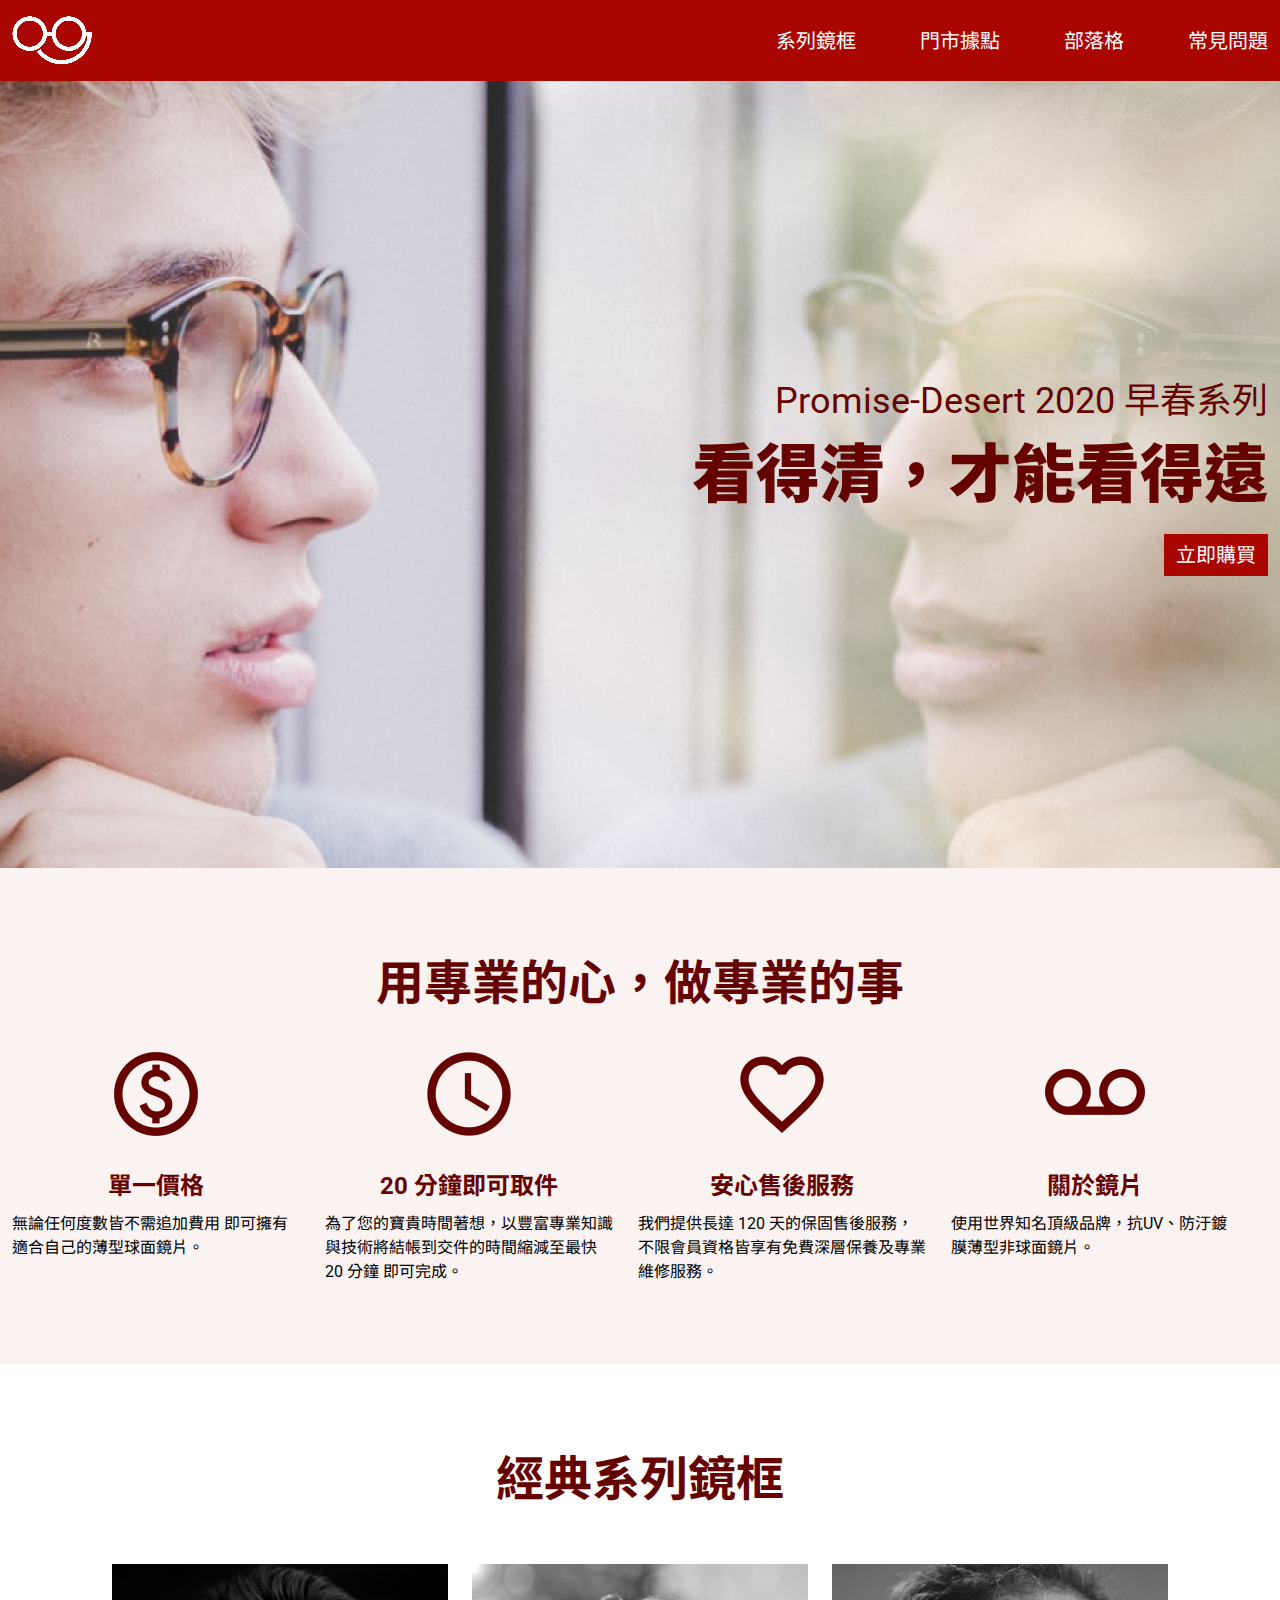
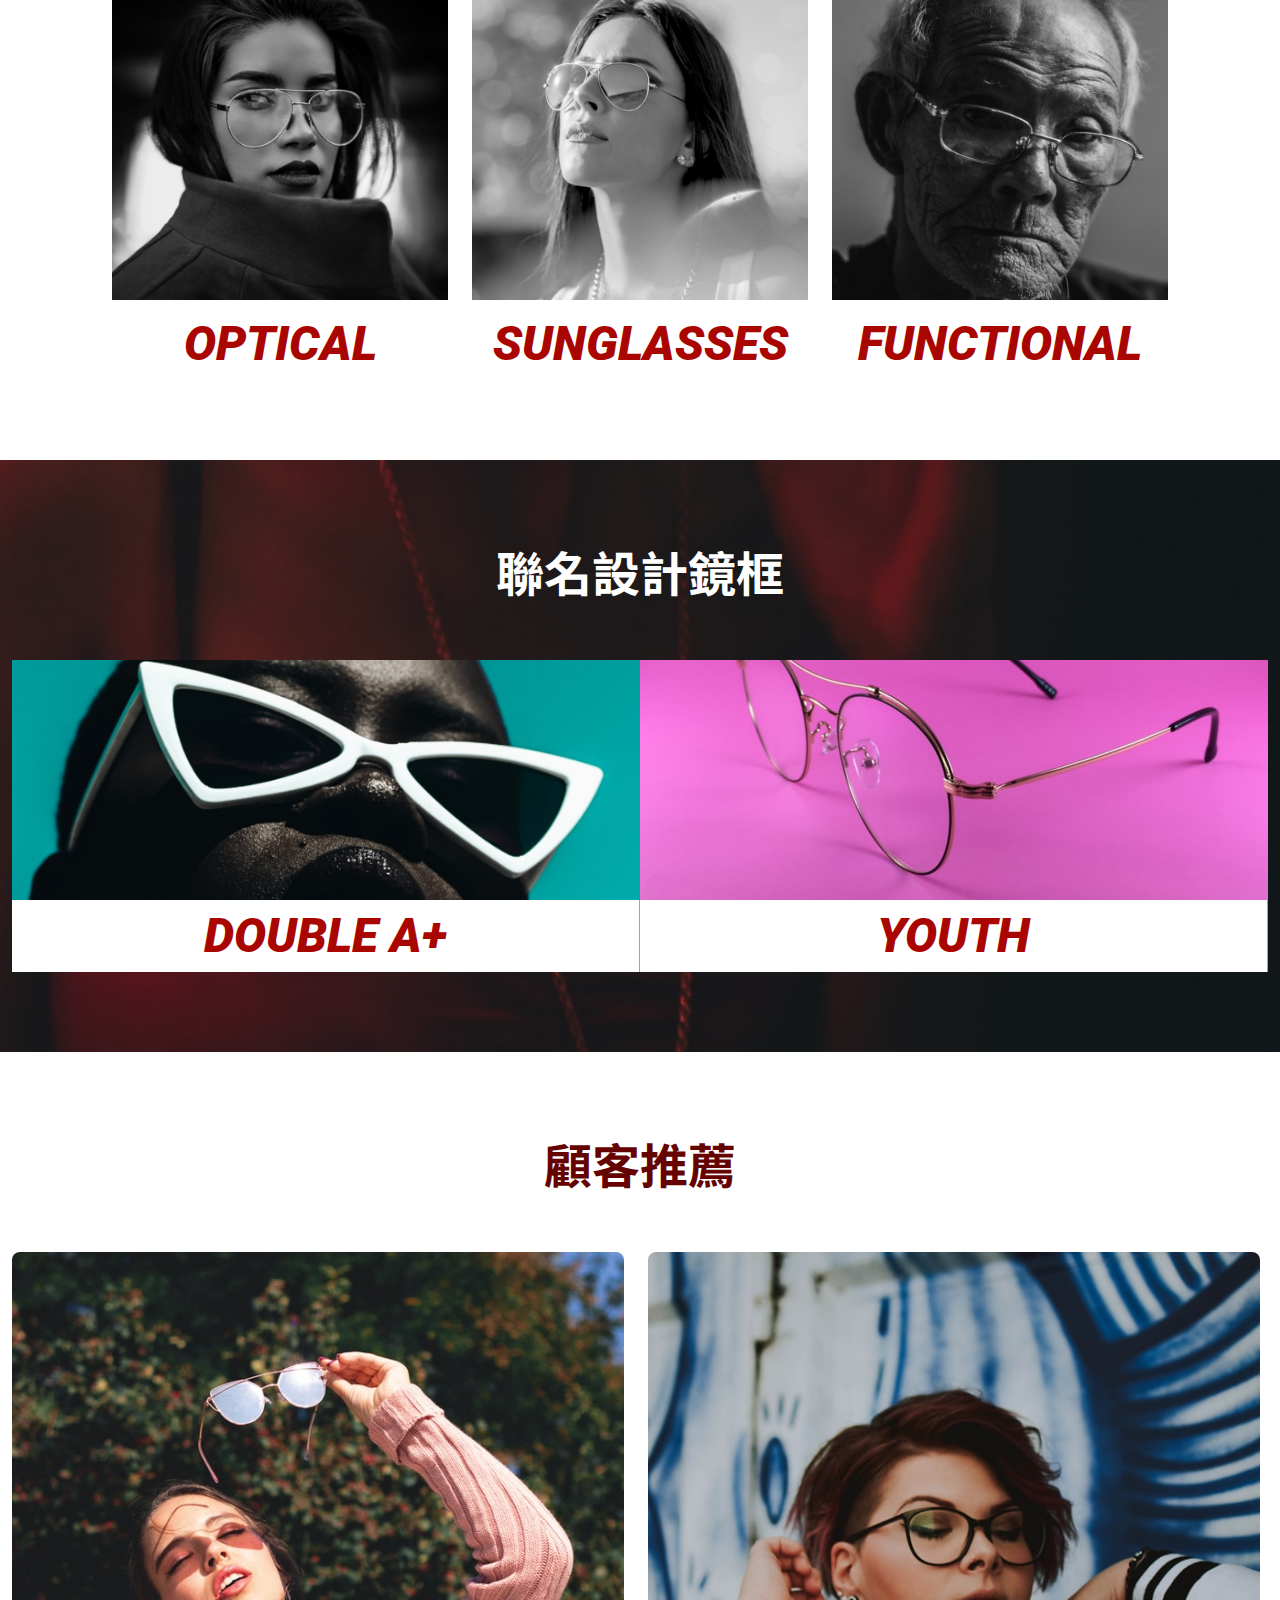
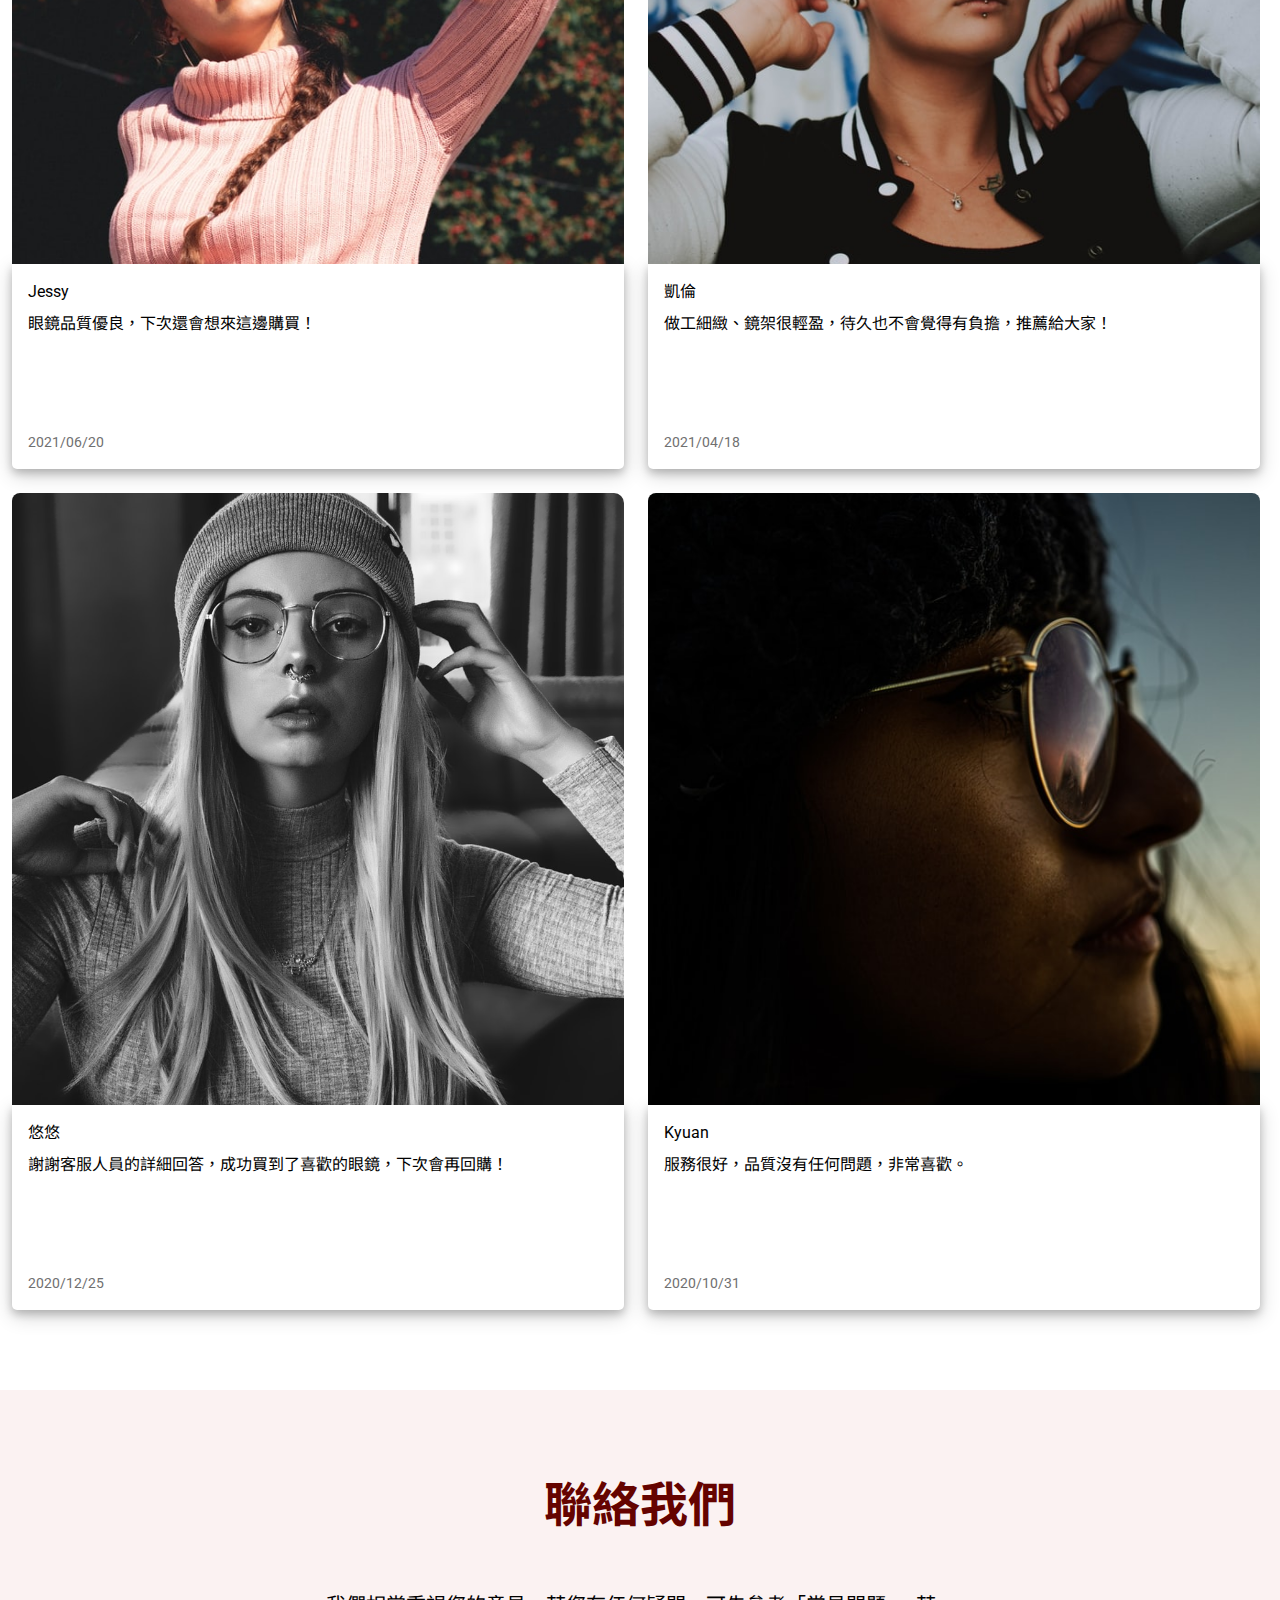
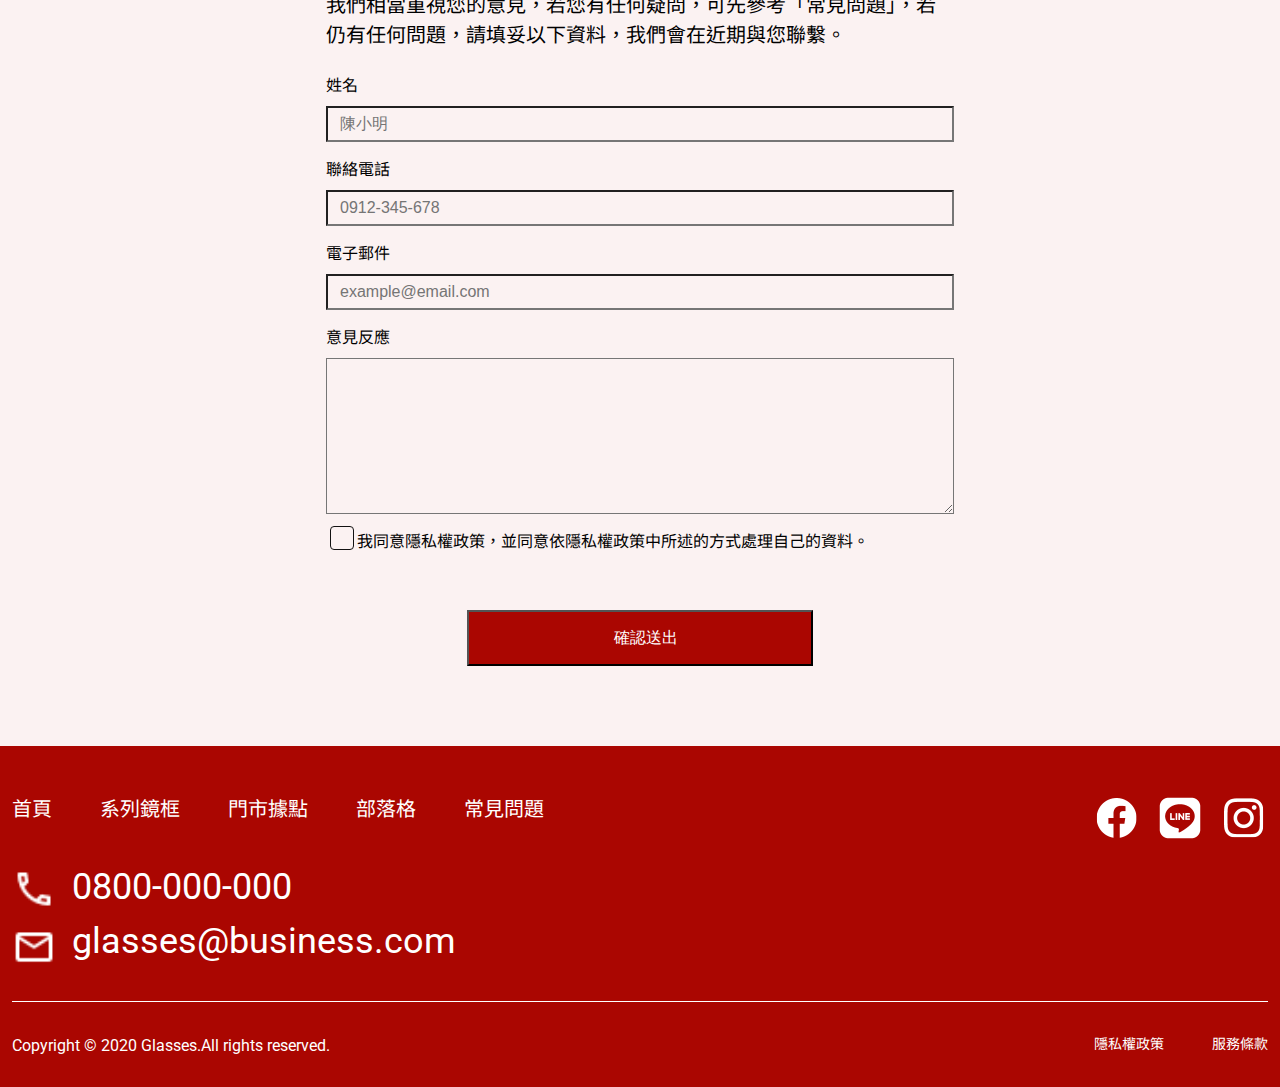
==== commit de0960db: "Update 2022-08-13T12:21:05.783Z" ====
--- a/index.html
+++ b/index.html
@@ -36,7 +36,7 @@
       <li><a href="#">門市據點</a></li>
       <li><a href="#">部落格</a></li>
       <li><a href="#">常見問題</a></li>
-      <li class="mobile-hamburger-leave"><a href="#">離開選單</a></li>
+      <li><a href="#">離開選單</a></li>
     </ul>
   </div>
 
@@ -95,7 +95,7 @@
   <div class="container">
     <h3>聯名設計鏡框</h3>
     <ul class="design-content d-f flex-wrap justify-center">
-      <li><div class="design-content-pic1"></div><h5 class="design-content-double">DOUBLE A+</h5></li>
+      <li><div class="design-content-pic1"></div><h5>DOUBLE A+</h5></li>
       <li><div class="design-content-pic2"></div><h5>YOUTH</h5></li>
     </ul>
   </div>
@@ -152,16 +152,24 @@
     
     <form class="contact-form-content" action="#">
       <fieldset class=" d-f flex-column">
+        
        <label for="contact-name">姓名</label>
        <input type="text" name="姓名" id="contact-name" placeholder="陳小明">
+      
+      
        <label for="contact-tel">聯絡電話</label>
        <input type="tel" name="電話" id="contact-tel" placeholder="0912-345-678">
+     
+     
        <label for="contact-email">電子郵件</label>
        <input type="email" name="電子郵件" id="contact-email" placeholder="example@email.com">
+      
+      
        <label for="message">意見反應</label>
        <textarea name="意見反應" id="message" cols="30" rows="10"></textarea>
+      
        <div class="checkbox align-center">
-         <input type="checkbox" name="勾選" id="agree">
+         <input type="checkbox"   name="勾選" id="agree">
          <label for="agree">我同意隱私權政策，並同意依隱私權政策中所述的方式處理自己的資料。</label>
       </div>
       <div class="text-center">
--- a/assets/style/all.css
+++ b/assets/style/all.css
@@ -220,11 +220,9 @@
   .mobile-hamburger.active {
     display: block; }
   .mobile-hamburger li {
-    border-top: 1px solid #fcfbfb;
-    border-left: 1px solid #fcfbfb;
-    border-right: 1px solid #fcfbfb; }
-  .mobile-hamburger .mobile-hamburger-leave {
     border: 1px solid #fcfbfb; }
+  .mobile-hamburger li:not(:last-child) {
+    border-bottom: none; }
   .mobile-hamburger a {
     display: block;
     color: white;
@@ -538,7 +536,7 @@
     font-style: italic;
     font-weight: 900;
     background-color: white; }
-  .design .design-content-double {
+  .design :first-child h5 {
     border-right: 1px solid #9fa59f; }
 
 .recommend {
@@ -613,26 +611,56 @@
       font-size: 16px;
       line-height: 1.5;
       height: 36px;
-      background-color: transparent; }
+      background-color: transparent;
+      padding: 6px 0px 6px 12px;
+      width: 100%; }
     .contact-us .contact-form-content textarea {
-      background-color: transparent; }
-    .contact-us .contact-form-content .checkbox input {
-      margin-top: 16px;
+      background-color: transparent;
+      width: 100%; }
+    .contact-us .contact-form-content input[type="checkbox"] {
+      position: relative;
       width: 24px;
-      height: 24px; }
+      height: 24px;
+      border: 1px solid #121212;
+      border-radius: 4px;
+      cursor: pointer;
+      -webkit-appearance: none;
+         -moz-appearance: none;
+              appearance: none; }
+      .contact-us .contact-form-content input[type="checkbox"]::before {
+        position: absolute;
+        content: '';
+        display: block;
+        border-style: solid;
+        border-color: #121212;
+        border-width: 0 2px 2px 0;
+        -webkit-transform: rotate(45deg);
+            -ms-transform: rotate(45deg);
+                transform: rotate(45deg);
+        top: 4px;
+        left: 6px;
+        width: 6px;
+        height: 12px;
+        opacity: 0; }
+      .contact-us .contact-form-content input[type="checkbox"]:checked {
+        background: transparent;
+        color: white;
+        border-color: #121212; }
+        .contact-us .contact-form-content input[type="checkbox"]:checked::before {
+          opacity: 1; }
     .contact-us .contact-form-content .agree-bottom {
       margin-top: 48px;
       font-size: 16px;
       line-height: 1.5;
       background-color: #AA0601;
       color: white;
-      width: 416px;
+      width: 55%;
       height: 56px; }
       .contact-us .contact-form-content .agree-bottom:hover {
         opacity: 0.8; }
       @media (max-width: 720px) {
         .contact-us .contact-form-content .agree-bottom {
-          width: 348px; } }
+          width: 100%; } }
 
 .product-banner {
   max-width: 1320px;
@@ -650,7 +678,6 @@
     .product-menu {
       font-size: 16px; } }
   .product-menu li {
-    padding: 24px 0px;
     display: block;
     width: 100%;
     border-left: 1px solid #bfbdbd; }
@@ -659,7 +686,9 @@
     .product-menu li:hover {
       border-bottom: 8px solid #AA0601; }
   .product-menu a {
-    color: black; }
+    color: black;
+    display: block;
+    padding: 24px 0px; }
 
 .product-picture-content li {
   width: 100%;
